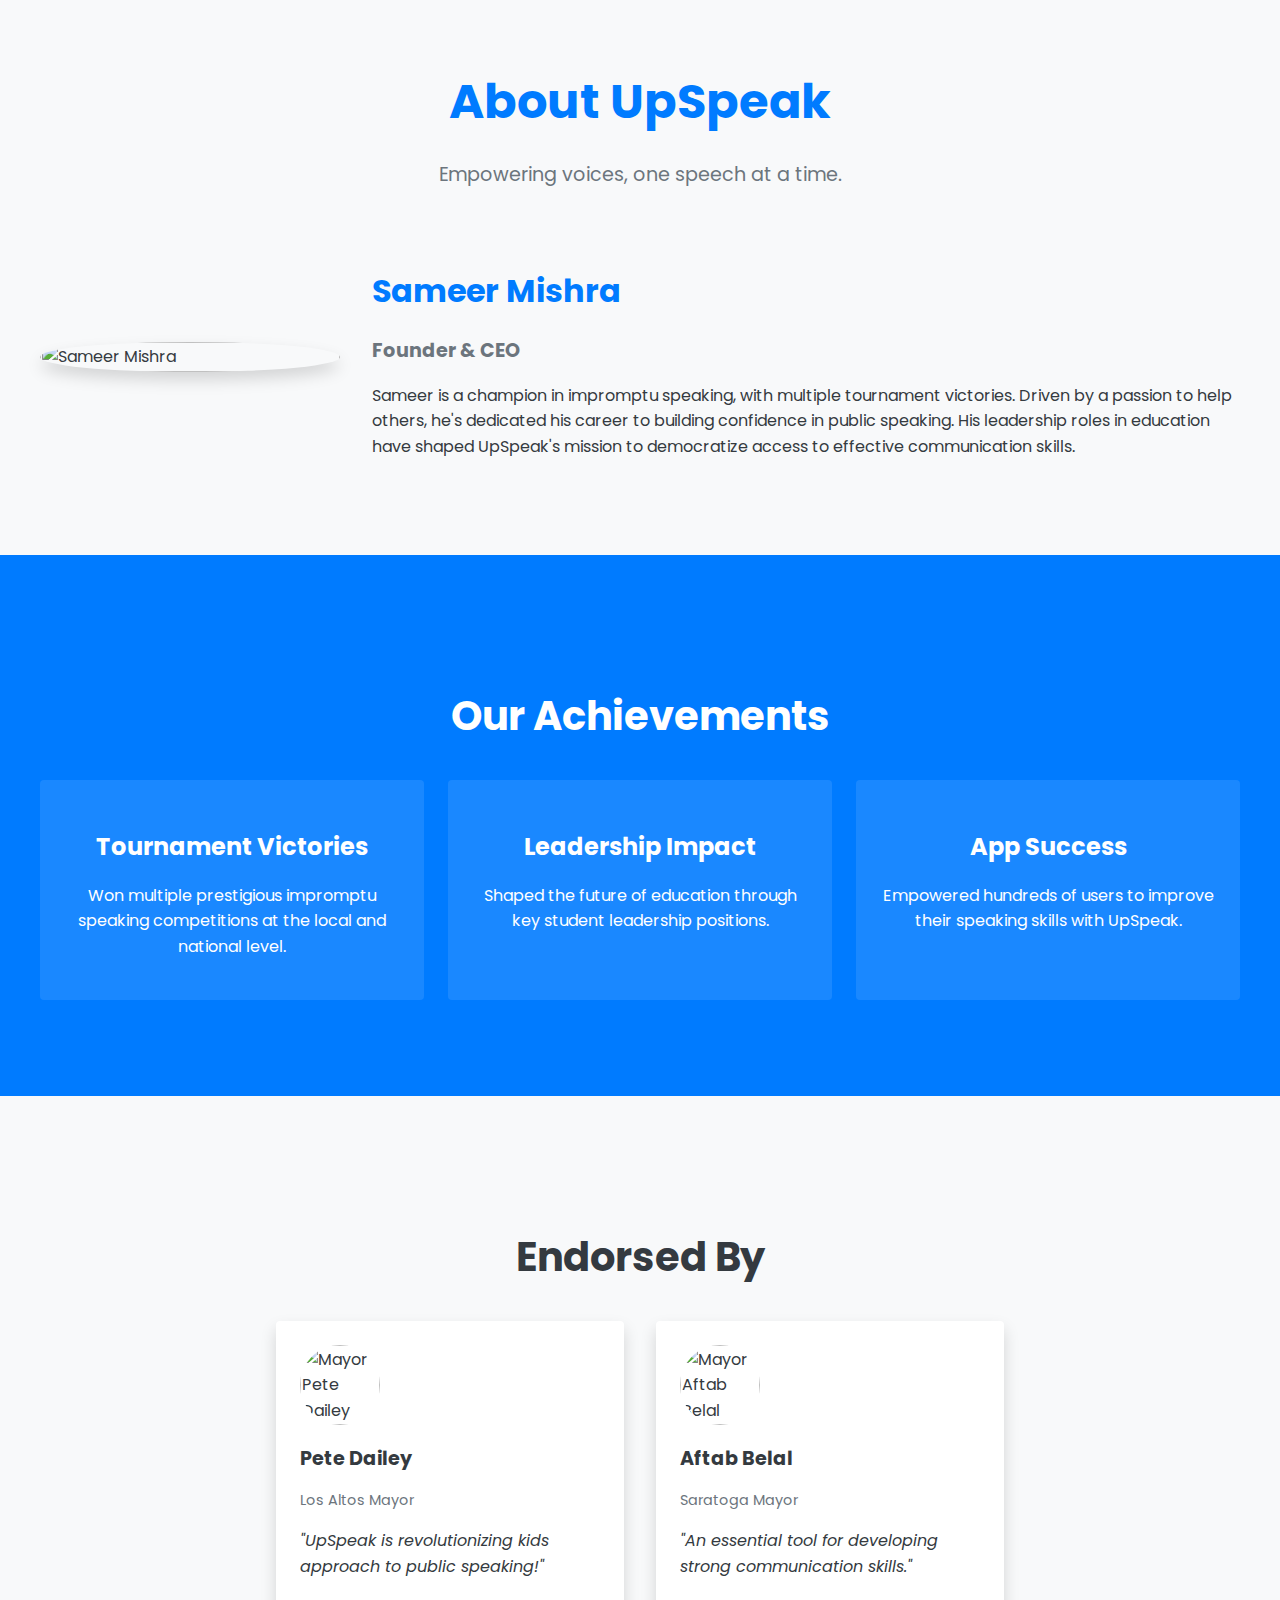
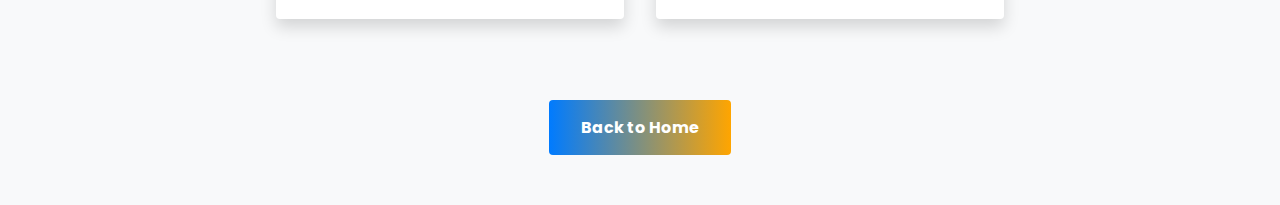
==== about.html @ 934315ed "Create about.html" ====
<html lang="en">
<head>
    <meta charset="UTF-8">
    <meta name="viewport" content="width=device-width, initial-scale=1.0">
    <title>About UpSpeak</title>
    <link href="https://fonts.googleapis.com/css2?family=Poppins:wght@300;400;600;700&display=swap" rel="stylesheet">
    <style>
        :root {
            --primary-color: #007bff;
            --secondary-color: #6c757d;
            --light-bg: #f8f9fa;
            --dark-text: #343a40;
            --box-shadow: 0 0.5rem 1rem rgba(0, 0, 0, 0.15);
            --border-radius: 0.25rem;
             --box-shadow-hover: 0 0.75rem 1.25rem rgba(0, 0, 0, 0.2);
        }

        body {
            font-family: 'Poppins', sans-serif;
            margin: 0;
            padding: 0;
            background-color: var(--light-bg);
            color: var(--dark-text);
            line-height: 1.6;
        }

        .container {
            max-width: 1200px;
            margin: 0 auto;
            padding: 2rem 1rem;
        }

        .page-header {
            text-align: center;
            margin-bottom: 3rem;
        }

        .page-header__title {
            font-size: 3rem;
            color: var(--primary-color);
            margin-bottom: 0.5rem;
        }

        .page-header__subtitle {
            font-size: 1.2rem;
            color: var(--secondary-color);
        }

        .founder {
            display: flex;
            align-items: center;
            margin-bottom: 3rem;
            gap: 2rem;
        }

        .founder__image {
            flex: 0 0 300px;
            border-radius: 50%;
            box-shadow: var(--box-shadow);
            overflow: hidden;
        }

        .founder__image img {
            width: 100%;
            height: auto;
            display: block;
        }

        .founder__info {
            flex: 1;
        }

        .founder__name {
            font-size: 2rem;
            color: var(--primary-color);
            margin-bottom: 0.5rem;
        }

        .founder__title {
            font-size: 1.2rem;
            color: var(--secondary-color);
            margin-bottom: 1rem;
        }

        .founder__bio {
            font-size: 1rem;
        }

        .achievements {
            background-color: var(--primary-color);
            color: white;
            padding: 4rem 0;
            text-align: center;
        }

        .achievements__title {
            font-size: 2.5rem;
            margin-bottom: 2rem;
        }

        .achievements__grid {
            display: grid;
            grid-template-columns: repeat(auto-fit, minmax(250px, 1fr));
            gap: 1.5rem;
        }

        .endorsement {
            transition: transform 0.2s ease-in-out, box-shadow 0.2s ease-in-out;
        }

        .endorsement:hover {
            transform: scale(1.05);
            box-shadow: var(--box-shadow-hover);
        }

        .achievement {
            background-color: rgba(255, 255, 255, 0.1);
            padding: 1.5rem;
            border-radius: var(--border-radius);
        }

        .achievement__title {
            font-size: 1.5rem;
            margin-bottom: 0.5rem;
        }

        .achievement__description {
            font-size: 1rem;
        }

        .endorsements {
            margin: 4rem 0;
            text-align: center;
        }

        .endorsements__title {
            font-size: 2.5rem;
            color: var(--dark-text);
            margin-bottom: 2rem;
        }

        .endorsements__cards {
            display: flex;
            justify-content: center;
            gap: 2rem;
            flex-wrap: wrap;
        }

        .endorsement {
            background-color: white;
            padding: 1.5rem;
            border-radius: var(--border-radius);
            box-shadow: var(--box-shadow);
            max-width: 300px;
            text-align: left;
        }

        .endorsement__image {
            width: 80px;
            height: 80px;
            border-radius: 50%;
            margin-bottom: 1rem;
            overflow: hidden;
        }

        .endorsement__image img {
            width: 100%;
            height: auto;
            display: block;
        }

        .endorsement__name {
            font-size: 1.2rem;
            font-weight: bold;
            margin-bottom: 0.3rem;
        }

        .endorsement__title {
            font-size: 0.9rem;
            color: var(--secondary-color);
            margin-bottom: 0.7rem;
        }

        .endorsement__quote {
            font-size: 1rem;
            font-style: italic;
        }

        @media (max-width: 768px) {
            .founder {
                flex-direction: column;
                text-align: center;
            }

            .founder__image {
                margin-bottom: 1rem;
            }

            .endorsements__cards {
                flex-direction: column;
                align-items: center;
            }
        }
    </style>
</head>
<body>
    <div class="container">
        <header class="page-header">
            <h1 class="page-header__title">About UpSpeak</h1>
            <p class="page-header__subtitle">Empowering voices, one speech at a time.</p>
        </header>

        <section class="founder">
            <div class="founder__image">
                <img src="mishra.jpg" alt="Sameer Mishra">
            </div>
            <div class="founder__info">
                <h2 class="founder__name">Sameer Mishra</h2>
                <h3 class="founder__title">Founder & CEO</h3>
                <p class="founder__bio">Sameer is a champion in impromptu speaking, with multiple tournament victories.  Driven by a passion to help others, he's dedicated his career to building confidence in public speaking.  His leadership roles in education have shaped UpSpeak's mission to democratize access to effective communication skills.</p>
            </div>
        </section>
    </div>

    <section class="achievements">
        <div class="container">
            <h2 class="achievements__title">Our Achievements</h2>
            <div class="achievements__grid">
                <div class="achievement">
                    <h3 class="achievement__title">Tournament Victories</h3>
                    <p class="achievement__description">Won multiple prestigious impromptu speaking competitions at the local and national level.</p>
                </div>
                <div class="achievement">
                    <h3 class="achievement__title">Leadership Impact</h3>
                    <p class="achievement__description">Shaped the future of education through key student leadership positions.</p>
                </div>
                <div class="achievement">
                    <h3 class="achievement__title">App Success</h3>
                    <p class="achievement__description">Empowered hundreds of users to improve their speaking skills with UpSpeak.</p>
                </div>
            </div>
        </div>
    </section>

    <section class="endorsements">
        <div class="container">
            <h2 class="endorsements__title">Endorsed By</h2>
            <div class="endorsements__cards">
                <div class="endorsement">
                    <div class="endorsement__image">
                        <img src="dailey.png" alt="Mayor Pete Dailey">
                    </div>
                    <h3 class="endorsement__name">Pete Dailey</h3>
                    <p class="endorsement__title">Los Altos Mayor</p>
                    <p class="endorsement__quote">"UpSpeak is revolutionizing kids approach to public speaking!"</p>
                </div>
                <div class="endorsement">
                    <div class="endorsement__image">
                        <img src="belal.png" alt="Mayor Aftab Belal">
                    </div>
                    <h3 class="endorsement__name">Aftab Belal</h3>
                    <p class="endorsement__title">Saratoga Mayor</p>
                    <p class="endorsement__quote">"An essential tool for developing strong communication skills."</p>
                </div>
            </div>
        </div>
    </section>

    <div style="text-align: center; margin-top: 2rem; margin-bottom: 4rem;">
        <a href="home.html" style="background: linear-gradient(to right, #007bff, #ffa500); color: white; padding: 1rem 2rem; border-radius: 0.25rem; text-decoration: none; font-weight: bold; transition: background 0.3s ease;">Back to Home</a>
    </div>
</body>
</html>
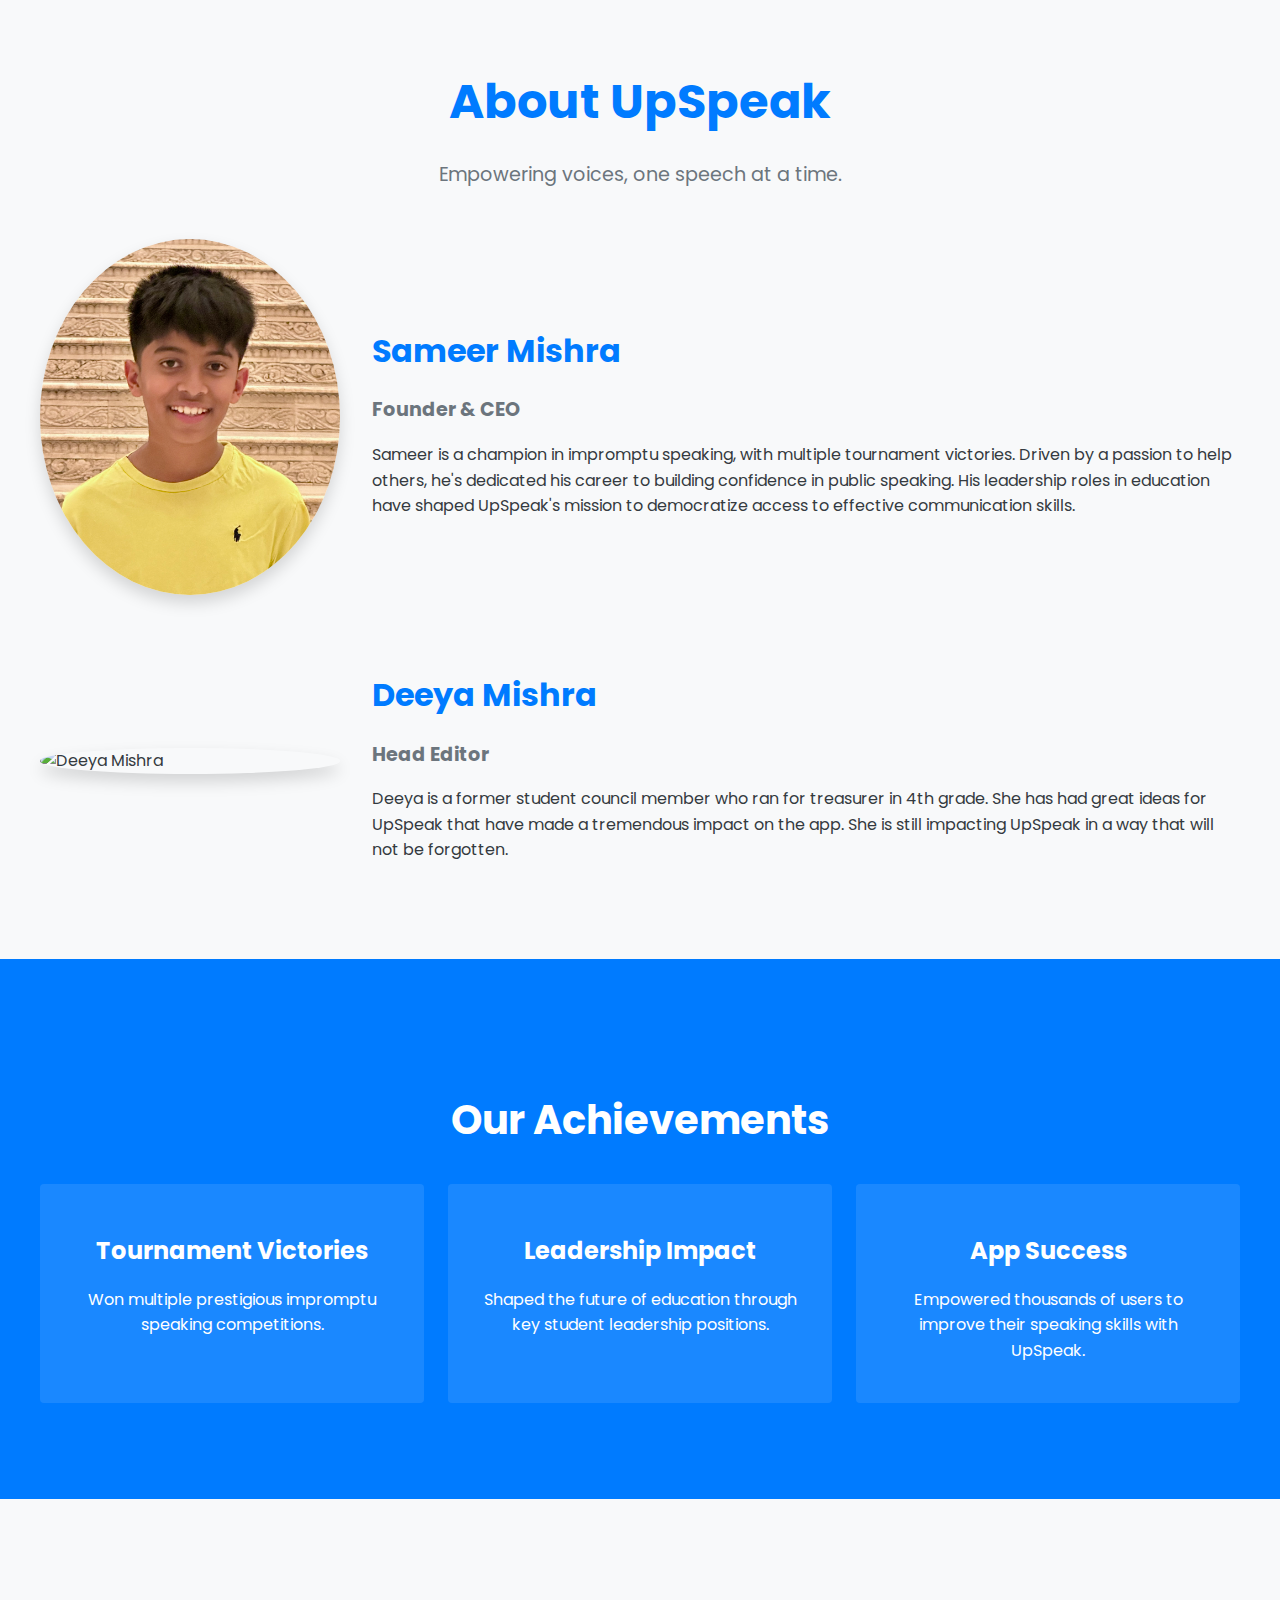
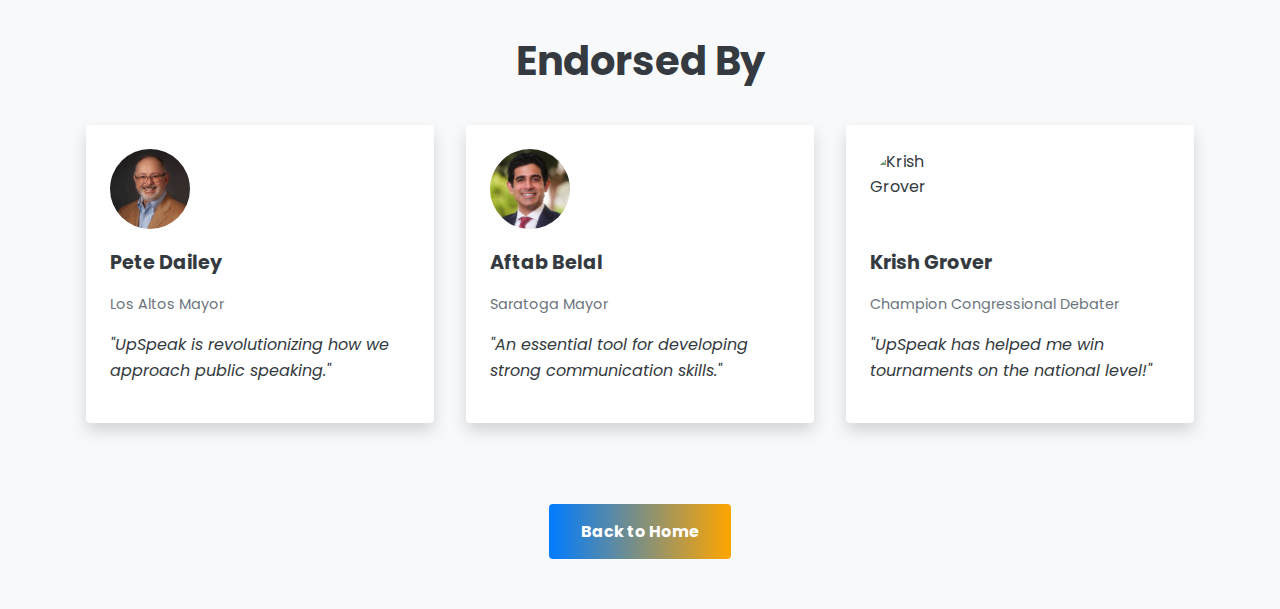
==== commit 356933e4: "Update about.html" ====
--- a/about.html
+++ b/about.html
@@ -1,3 +1,4 @@
+<!DOCTYPE html>
 <html lang="en">
 <head>
     <meta charset="UTF-8">
@@ -12,7 +13,7 @@
             --dark-text: #343a40;
             --box-shadow: 0 0.5rem 1rem rgba(0, 0, 0, 0.15);
             --border-radius: 0.25rem;
-             --box-shadow-hover: 0 0.75rem 1.25rem rgba(0, 0, 0, 0.2);
+            --box-shadow-hover: 0 0.75rem 1.25rem rgba(0, 0, 0, 0.2);
         }
 
         body {
@@ -104,15 +105,6 @@
             gap: 1.5rem;
         }
 
-        .endorsement {
-            transition: transform 0.2s ease-in-out, box-shadow 0.2s ease-in-out;
-        }
-
-        .endorsement:hover {
-            transform: scale(1.05);
-            box-shadow: var(--box-shadow-hover);
-        }
-
         .achievement {
             background-color: rgba(255, 255, 255, 0.1);
             padding: 1.5rem;
@@ -153,6 +145,12 @@
             box-shadow: var(--box-shadow);
             max-width: 300px;
             text-align: left;
+            transition: transform 0.2s ease-in-out, box-shadow 0.2s ease-in-out;
+        }
+
+        .endorsement:hover {
+            transform: scale(1.05);
+            box-shadow: var(--box-shadow-hover);
         }
 
         .endorsement__image {
@@ -217,7 +215,18 @@
             <div class="founder__info">
                 <h2 class="founder__name">Sameer Mishra</h2>
                 <h3 class="founder__title">Founder & CEO</h3>
-                <p class="founder__bio">Sameer is a champion in impromptu speaking, with multiple tournament victories.  Driven by a passion to help others, he's dedicated his career to building confidence in public speaking.  His leadership roles in education have shaped UpSpeak's mission to democratize access to effective communication skills.</p>
+                <p class="founder__bio">Sameer is a champion in impromptu speaking, with multiple tournament victories. Driven by a passion to help others, he's dedicated his career to building confidence in public speaking. His leadership roles in education have shaped UpSpeak's mission to democratize access to effective communication skills.</p>
+            </div>
+        </section>
+
+        <section class="founder">
+            <div class="founder__image">
+                <img src="dmishra.jpg" alt="Deeya Mishra">
+            </div>
+            <div class="founder__info">
+                <h2 class="founder__name">Deeya Mishra</h2>
+                <h3 class="founder__title">Head Editor</h3>
+                <p class="founder__bio">Deeya is a former student council member who ran for treasurer in 4th grade. She has had great ideas for UpSpeak that have made a tremendous impact on the app. She is still impacting UpSpeak in a way that will not be forgotten.</p>
             </div>
         </section>
     </div>
@@ -228,7 +237,7 @@
             <div class="achievements__grid">
                 <div class="achievement">
                     <h3 class="achievement__title">Tournament Victories</h3>
-                    <p class="achievement__description">Won multiple prestigious impromptu speaking competitions at the local and national level.</p>
+                    <p class="achievement__description">Won multiple prestigious impromptu speaking competitions.</p>
                 </div>
                 <div class="achievement">
                     <h3 class="achievement__title">Leadership Impact</h3>
@@ -236,7 +245,7 @@
                 </div>
                 <div class="achievement">
                     <h3 class="achievement__title">App Success</h3>
-                    <p class="achievement__description">Empowered hundreds of users to improve their speaking skills with UpSpeak.</p>
+                    <p class="achievement__description">Empowered thousands of users to improve their speaking skills with UpSpeak.</p>
                 </div>
             </div>
         </div>
@@ -252,7 +261,7 @@
                     </div>
                     <h3 class="endorsement__name">Pete Dailey</h3>
                     <p class="endorsement__title">Los Altos Mayor</p>
-                    <p class="endorsement__quote">"UpSpeak is revolutionizing kids approach to public speaking!"</p>
+                    <p class="endorsement__quote">"UpSpeak is revolutionizing how we approach public speaking."</p>
                 </div>
                 <div class="endorsement">
                     <div class="endorsement__image">
@@ -262,6 +271,14 @@
                     <p class="endorsement__title">Saratoga Mayor</p>
                     <p class="endorsement__quote">"An essential tool for developing strong communication skills."</p>
                 </div>
+                <div class="endorsement">
+                    <div class="endorsement__image">
+                        <img src="grover.jpg" alt="Krish Grover">
+                    </div>
+                    <h3 class="endorsement__name">Krish Grover</h3>
+                    <p class="endorsement__title">Champion Congressional Debater</p>
+                    <p class="endorsement__quote">"UpSpeak has helped me win tournaments on the national level!"</p>
+                </div>
             </div>
         </div>
     </section>
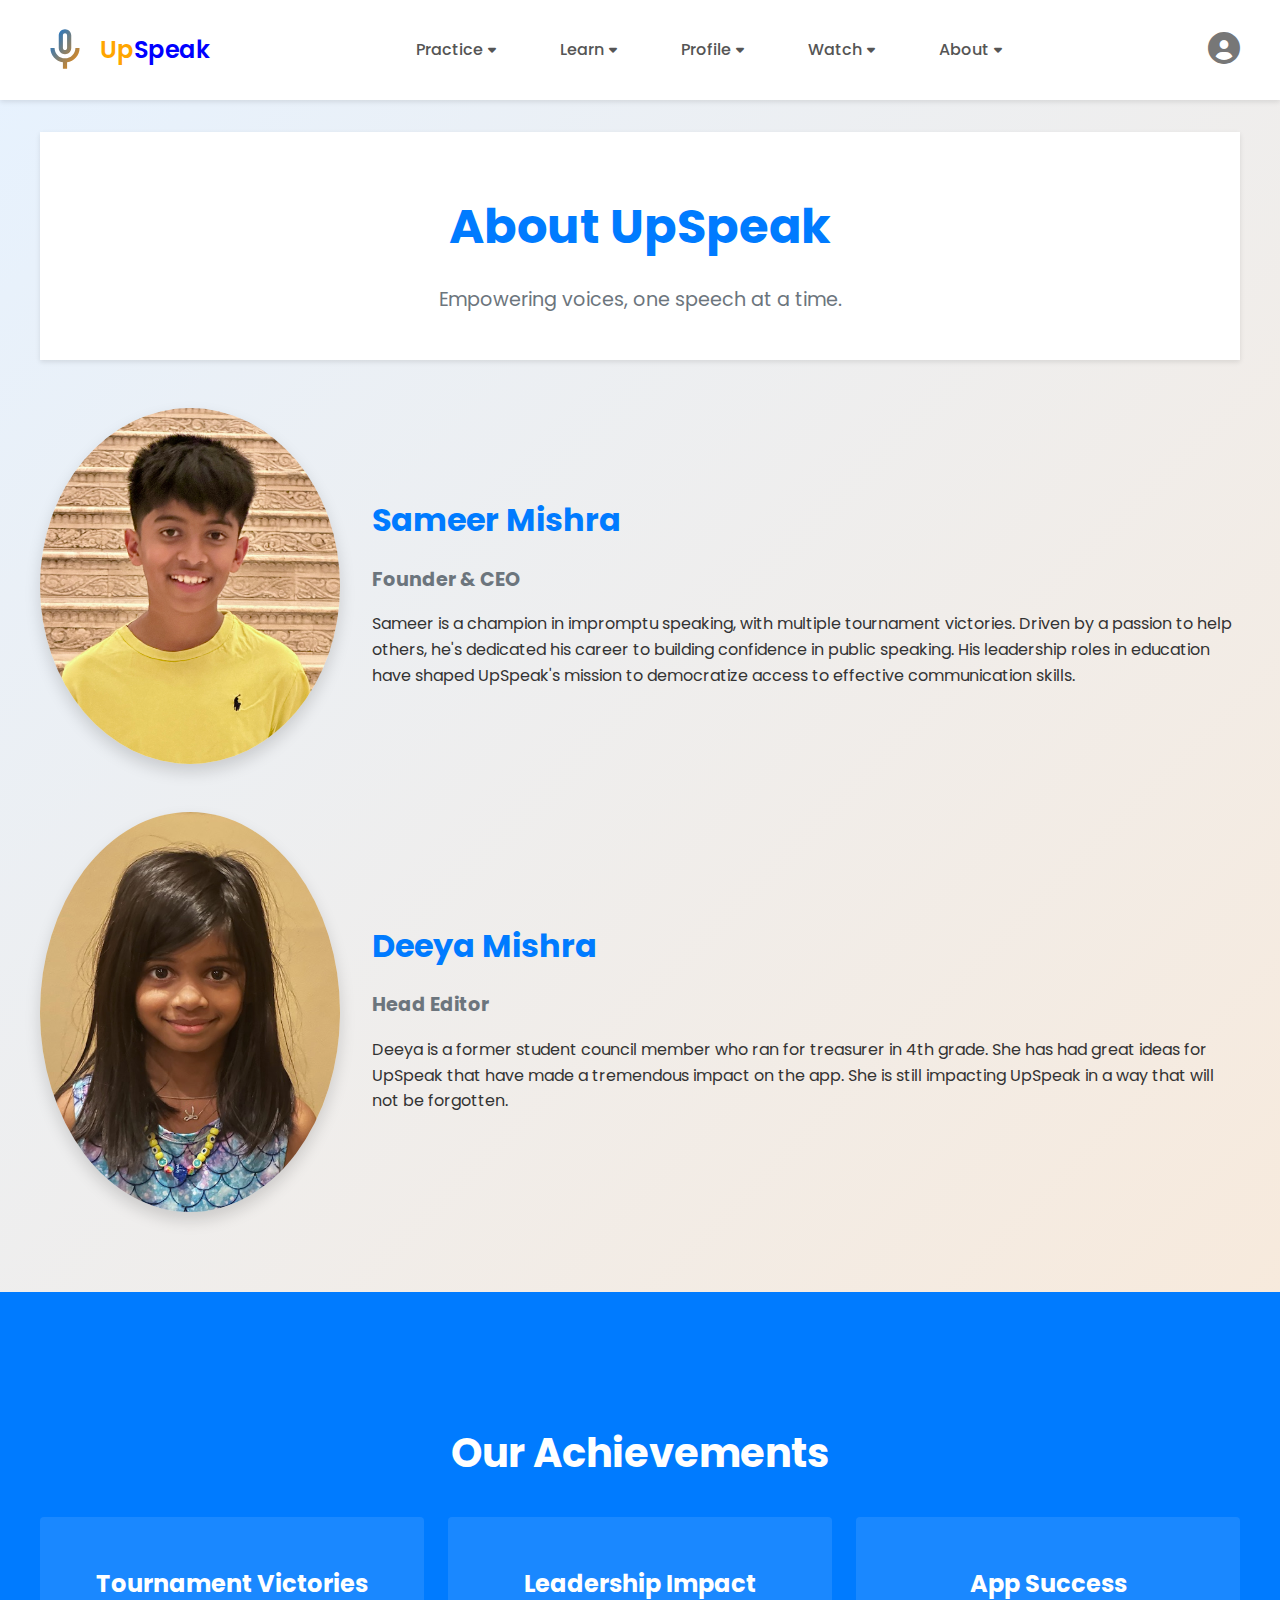
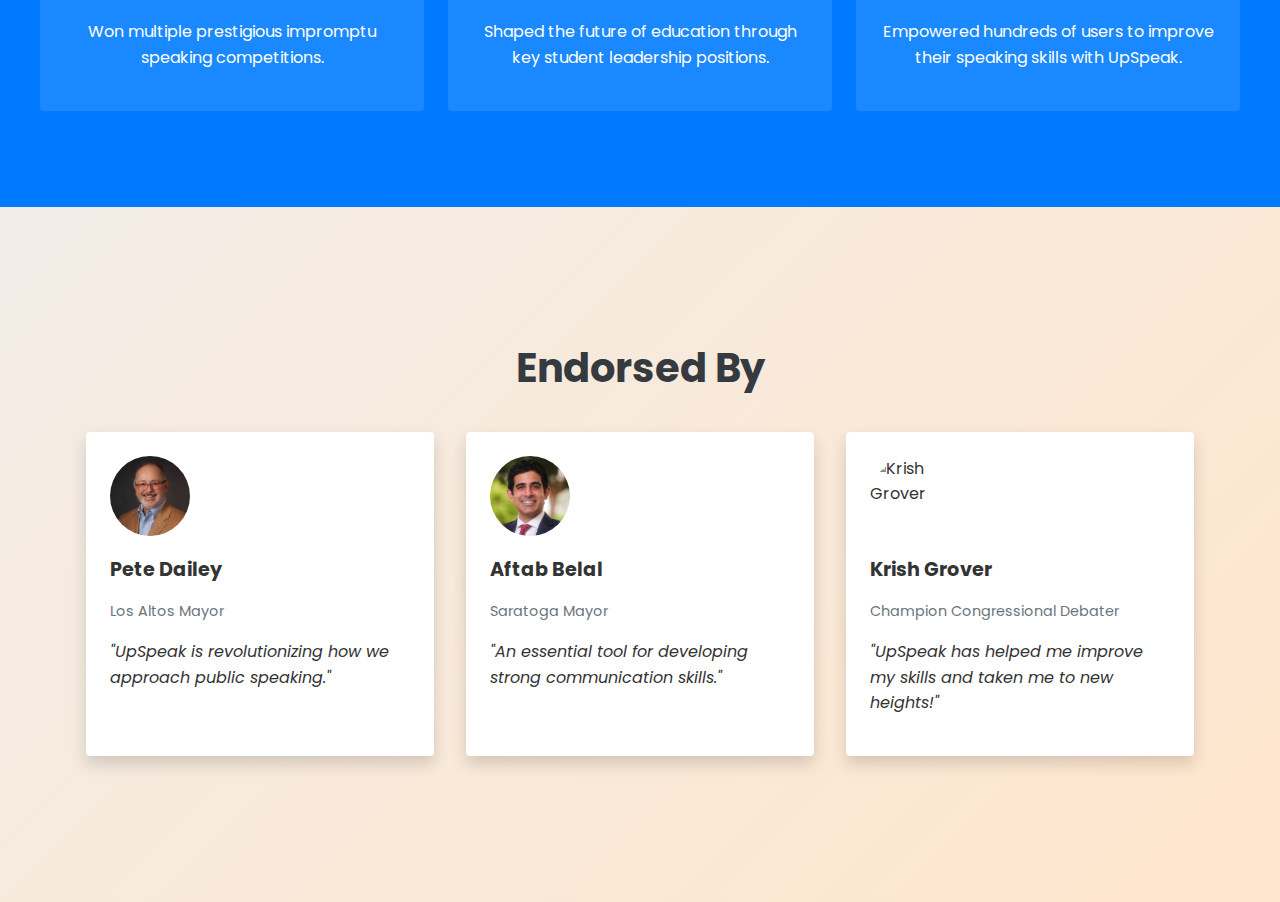
==== commit 4a6fe28c: "Update about.html" ====
--- a/about.html
+++ b/about.html
@@ -200,7 +200,711 @@
             }
         }
     </style>
+<html lang="en">
+
+<head>
+    <meta charset="UTF-8">
+    <meta name="viewport" content="width=device-width, initial-scale=1.0">
+    <title>UpSpeak Learn</title>
+    <link rel="icon" href="favicon.ico" type="image/x-icon">
+    <link rel="stylesheet"
+        href="https://fonts.googleapis.com/css2?family=Poppins:wght@300;400;500;600;700&display=swap">
+    <link rel="stylesheet" href="https://cdnjs.cloudflare.com/ajax/libs/font-awesome/6.0.0/css/all.min.css">
+    <style>
+        /* General Body Styles - App Ready */
+        body {
+            font-family: 'Poppins', sans-serif;
+            margin: 0;
+            padding: 0;
+            box-sizing: border-box;
+            background: #f5f7fa;
+            color: #333;
+            overflow-x: hidden;
+            min-height: 100vh;
+            -webkit-font-smoothing: antialiased;
+            -moz-osx-font-smoothing: grayscale;
+        }
+
+        /* Header Styles - Clean and Modern */
+        header {
+            background-color: #fff;
+            padding: 15px 0;
+            box-shadow: 0 1px 3px rgba(0, 0, 0, 0.1);
+            position: sticky;
+            top: 0;
+            z-index: 100;
+        }
+
+        .navbar {
+            display: flex;
+            justify-content: space-between;
+            align-items: center;
+            max-width: 1200px;
+            margin: 0 auto;
+            padding: 0 20px;
+        }
+
+        .logo {
+            font-size: 1.3rem;
+            font-weight: 600;
+            color: #333;
+            display: flex;
+            align-items: center;
+            cursor: pointer;
+        }
+
+        .logo .microphone-icon {
+            width: 40px;
+            height: 40px;
+            margin-right: 8px;
+        }
+
+        .logo .upspeak-up {
+            color: #007bff;
+        }
+
+        .logo .upspeak-speak {
+            color: #6c757d;
+        }
+
+        .nav-menu {
+            list-style: none;
+            display: flex;
+            padding: 0;
+            margin: 0;
+        }
+
+        .nav-menu li {
+            margin: 0 15px;
+            position: relative;
+        }
+
+        .nav-menu > li > a {
+            color: #555;
+            font-weight: 500;
+            transition: color 0.3s ease;
+            text-decoration: none;
+            display: flex;
+            align-items: center;
+            padding: 8px 12px;
+            border-radius: 5px;
+        }
+
+        .nav-menu > li > a:hover {
+            color: #007bff;
+            background-color: rgba(0, 123, 255, 0.05);
+        }
+
+        .nav-menu .carrot {
+            margin-left: 5px;
+            font-size: 0.8em;
+        }
+
+        .dropdown-content {
+            display: none;
+            position: absolute;
+            background-color: #fff;
+            min-width: 160px;
+            box-shadow: 0px 8px 16px 0px rgba(0, 0, 0, 0.1);
+            padding: 10px 0;
+            z-index: 1;
+            top: 100%;
+            left: 50%;
+            transform: translateX(-50%);
+            text-align: center;
+            border-radius: 5px;
+        }
+
+        .dropdown-content a {
+            color: #333;
+            padding: 8px 16px;
+            text-decoration: none;
+            display: block;
+            transition: background-color 0.3s ease;
+        }
+
+        .dropdown-content a:hover {
+            background-color: #f0f0f0;
+        }
+
+        .nav-menu li:hover .dropdown-content {
+            display: block;
+        }
+
+        .profile-icon {
+            font-size: 1.8rem;
+            color: #777;
+        }
+
+        /* Main Content Styles - App Ready */
+        .watch-container {
+            max-width: 1200px;
+            margin: 20px auto;
+            padding: 20px;
+            position: relative;
+            overflow: hidden;
+            border-radius: 12px;
+            box-shadow: 0 4px 12px rgba(0, 0, 0, 0.08);
+            background-color: #fff;
+            display: flex;
+            flex-direction: column;
+            align-items: center;
+            justify-content: flex-start; /* Move content to the top */
+        }
+
+        /* Section Styles - Consistent Padding */
+        .section {
+            display: none;
+            opacity: 0;
+            transition: opacity 0.3s ease-in-out;
+            padding: 20px;
+            width: 100%;
+            display: flex;
+            flex-direction: column;
+            align-items: center;
+            justify-content: flex-start; /* Move content to the top */
+        }
+
+        .section.active {
+            display: flex;
+            opacity: 1;
+        }
+
+        /* Home Section Styles */
+        .watch-content {
+            text-align: center;
+            padding: 30px;
+            display: flex;
+            flex-direction: column;
+            align-items: center;
+            justify-content: flex-start; /* Move content to the top */
+        }
+
+        .watch-content h2 {
+            font-size: 2.5em;
+            color: #333;
+            margin-bottom: 20px;
+            text-shadow: 1px 1px 2px rgba(0, 0, 0, 0.05);
+        }
+
+        .watch-button {
+            display: inline-block;
+            padding: 12px 30px;
+            font-size: 1.1em;
+            text-decoration: none;
+            background-color: #007bff;
+            color: #fff;
+            border-radius: 8px;
+            margin: 10px;
+            transition: background-color 0.3s ease, transform 0.3s ease;
+            box-shadow: 0 2px 5px rgba(0, 0, 0, 0.1);
+        }
+
+        .watch-button:hover {
+            background-color: #0056b3;
+            transform: translateY(-2px);
+            box-shadow: 0 4px 8px rgba(0, 0, 0, 0.15);
+        }
+
+        /* List Styles */
+        .speeches-list {
+            list-style: none;
+            padding: 0;
+            width: 100%;
+        }
+
+        .speeches-list li {
+            margin-bottom: 15px;
+        }
+
+        .speeches-list a {
+            display: block;
+            padding: 12px;
+            background-color: #f8f9fa;
+            color: #333;
+            text-decoration: none;
+            border-radius: 8px;
+            transition: background-color 0.3s ease, transform 0.3s ease;
+            box-shadow: 0 1px 3px rgba(0, 0, 0, 0.05);
+        }
+
+        .speeches-list a:hover {
+            background-color: #e9ecef;
+            transform: translateX(3px);
+        }
+
+        .speech-description {
+            font-size: 0.9em;
+            color: #777;
+            margin-top: 5px;
+        }
+
+        /* Video Styles */
+        #videos-container {
+            display: flex;
+            flex-direction: column;
+            align-items: center;
+            width: 100%;
+            text-align: center;
+            justify-content: flex-start; /* Move content to the top */
+        }
+
+        #videos-container h2 {
+            text-align: center;
+        }
+
+        .video-item {
+            margin-bottom: 20px;
+            width: 100%;
+            max-width: 560px;
+        }
+
+        .video-item iframe {
+            width: 100%;
+            height: 315px;
+            border-radius: 10px;
+            box-shadow: 0 2px 6px rgba(0, 0, 0, 0.1);
+        }
+
+        /* Drills Styling */
+        #drills-container {
+            display: flex;
+            flex-direction: column;
+            align-items: center;
+            width: 100%;
+            text-align: center;
+            justify-content: flex-start; /* Move content to the top */
+        }
+
+        #drills-container h2 {
+            text-align: center;
+        }
+
+        .tongue-twister {
+            background-color: #f9f9f9;
+            padding: 15px;
+            margin-bottom: 15px;
+            border-radius: 12px;
+            box-shadow: 0 3px 7px rgba(0, 0, 0, 0.1);
+            width: 100%;
+        }
+
+        /* Puzzles Styling */
+        #quiz-container {
+            display: flex;
+            flex-direction: column;
+            align-items: center;
+            width: 100%;
+            text-align: center;
+            justify-content: flex-start; /* Move content to the top */
+        }
+
+        #quiz-container h2 {
+            text-align: center;
+        }
+
+        .question {
+            font-size: 1.4em;
+            color: #555;
+            margin-bottom: 15px;
+            text-align: center;
+        }
+
+        .options {
+            margin-bottom: 20px;
+            width: 100%;
+        }
+
+        .options label {
+            display: block;
+            padding: 12px 20px;
+            margin-bottom: 10px;
+            background-color: #fff;
+            border-radius: 8px;
+            border: 1px solid #ddd;
+            cursor: pointer;
+            transition: all 0.3s ease;
+        }
+
+        .options label:hover {
+            background-color: #f0f0f0;
+            border-color: #bbb;
+        }
+
+        .options input[type="radio"] {
+            margin-right: 8px;
+            vertical-align: middle;
+        }
+
+        #submit-quiz {
+            padding: 12px 25px;
+            font-size: 1em;
+            background-color: #5cb85c;
+            color: white;
+            border: none;
+            border-radius: 8px;
+            cursor: pointer;
+            transition: background-color 0.3s ease;
+        }
+
+        #submit-quiz:hover {
+            background-color: #4cae4c;
+        }
+
+        #result-container {
+            margin-top: 20px;
+            font-weight: bold;
+            color: #333;
+            text-align: center;
+        }
+        body {
+            font-family: 'Poppins', sans-serif;
+            margin: 0;
+            padding: 0;
+            box-sizing: border-box;
+            background: linear-gradient(135deg, #e6f2ff, #ffe6cc);
+            color: #333;
+            overflow-x: hidden;
+            /* Prevent horizontal scroll */
+            min-height: 100vh;
+        }
+
+        header {
+            background-color: #fff;
+            padding: 25px 0;
+            box-shadow: 0 2px 5px rgba(0, 0, 0, 0.1);
+            position: relative;
+            z-index: 100;
+            /* Ensure header stays on top */
+        }
+
+        .navbar {
+            display: flex;
+            justify-content: space-between;
+            align-items: center;
+            max-width: 1200px;
+            margin: 0 auto;
+            padding: 0 20px;
+        }
+
+        .logo {
+            font-size: 1.5rem;
+            font-weight: 600;
+            color: #333;
+            display: flex;
+            align-items: center;
+            cursor: pointer;
+            /* Make it clickable */
+        }
+
+        .logo .microphone-icon {
+            width: 50px;
+            height: 50px;
+            margin-right: 10px;
+        }
+
+        .logo .upspeak-up {
+            color: orange;
+        }
+
+        .logo .upspeak-speak {
+            color: blue;
+        }
+
+        .nav-menu {
+            list-style: none;
+            display: flex;
+            justify-content: center;
+            align-items: center;
+            padding: 0;
+            margin: 0;
+        }
+
+        .nav-menu li {
+            margin: 0 20px;
+            position: relative;
+        }
+
+        .nav-menu>li>a {
+            color: #555;
+            font-weight: 500;
+            transition: color 0.3s ease;
+            display: flex;
+            align-items: center;
+            text-decoration: none;
+        }
+
+        .nav-menu>li>a:hover {
+            color: #007bff;
+        }
+
+        .nav-menu .carrot {
+            margin-left: 5px;
+            font-size: 0.8em;
+        }
+
+        .dropdown-content {
+            display: none;
+            position: absolute;
+            background-color: #f9f9f9;
+            min-width: 160px;
+            box-shadow: 0px 8px 16px 0px rgba(0, 0, 0, 0.2);
+            padding: 12px 16px;
+            z-index: 1;
+            top: 100%;
+            left: 50%;
+            transform: translateX(-50%);
+            text-align: center;
+            border-radius: 5px;
+        }
+
+        .dropdown-content a {
+            color: #333;
+            padding: 8px 0;
+            text-decoration: none;
+            display: block;
+            transition: background-color 0.3s ease;
+        }
+
+        .dropdown-content a:hover {
+            background-color: #ddd;
+        }
+
+        .nav-menu li:hover .dropdown-content {
+            display: block;
+        }
+
+        .profile-icon {
+            font-size: 2rem;
+            color: #777;
+        }
+
+        /* Main Content Styles */
+        .watch-container {
+            max-width: 1200px;
+            margin: 20px auto;
+            padding: 20px;
+            position: relative;
+            /* For positioning the animated background */
+            overflow: hidden;
+            /* Clip the animated background */
+            border-radius: 15px;
+            /* Optional: round the corners of the container */
+            box-shadow: 0 4px 12px rgba(0, 0, 0, 0.1);
+            background-color: rgba(255, 255, 255, 0.85);
+            /* Add a semi-transparent background */
+            backdrop-filter: blur(10px);
+            /* Apply a blur effect to the background */
+        }
+
+        /* Animated Background (Example: Bubbles) */
+        .watch-container::before {
+            content: '';
+            position: absolute;
+            top: 0;
+            left: 0;
+            width: 100%;
+            height: 100%;
+            background: url('data:image/svg+xml;utf8,<svg xmlns="http://www.w3.org/2000/svg" width="100" height="100"><circle cx="50" cy="50" r="15" fill="rgba(0,118,191, 0.3)" /></svg>');
+            /* Change to your bubble image */
+            animation: bubbles 15s linear infinite;
+            z-index: -1;
+            /* Place behind the content */
+        }
+
+        @keyframes bubbles {
+            0% {
+                background-position: 0 0;
+            }
+
+            100% {
+                background-position: 100% 100%;
+            }
+        }
+
+        .section {
+            display: none;
+            opacity: 0;
+            transition: opacity 0.5s ease-in-out;
+            /* Smooth transition */
+        }
+
+        .section.active {
+            display: block;
+            opacity: 1;
+        }
+
+        .watch-content {
+            text-align: center;
+            padding: 30px;
+        }
+
+        .watch-content h2 {
+            font-size: 3em;
+            color: #333;
+            margin-bottom: 20px;
+            text-shadow: 2px 2px 4px rgba(0, 0, 0, 0.1);
+            /* Subtle shadow */
+        }
+
+        .watch-button {
+            display: inline-block;
+            padding: 15px 35px;
+            font-size: 1.3em;
+            text-decoration: none;
+            background-color: #007bff;
+            /* Blue color */
+            color: #fff;
+            border-radius: 8px;
+            margin: 15px;
+            transition: background-color 0.3s ease, transform 0.3s ease;
+            box-shadow: 0 4px 6px rgba(0, 0, 0, 0.1);
+        }
+
+        .watch-button:hover {
+            background-color: #0056b3;
+            /* Darker blue on hover */
+            transform: translateY(-3px);
+            /* Slight lift effect */
+            box-shadow: 0 6px 8px rgba(0, 0, 0, 0.15);
+        }
+
+        .speeches-list {
+            list-style: none;
+            padding: 0;
+        }
+
+        .speeches-list li {
+            margin-bottom: 20px;
+        }
+
+        .speeches-list a {
+            display: block;
+            padding: 15px;
+            background-color: #f0f0f0;
+            color: #333;
+            text-decoration: none;
+            border-radius: 8px;
+            transition: background-color 0.3s ease, transform 0.3s ease;
+            box-shadow: 0 2px 4px rgba(0, 0, 0, 0.08);
+            /* Subtle shadow */
+        }
+
+        .speeches-list a:hover {
+            background-color: #ddd;
+            transform: translateX(5px);
+            /* Slight slide effect */
+        }
+
+        .speech-description {
+            font-size: 1em;
+            color: #777;
+            margin-top: 8px;
+        }
+
+        /* Add some spacing to the bottom */
+        body::after {
+            content: '';
+            display: block;
+            height: 50px;
+            /* Adjust the height as needed */
+        }
+
+        /* Styles for Videos, Drills, Puzzles */
+        #videos-container,
+        #drills-container,
+        #quiz-container {
+            display: none;
+            text-align: left;
+        }
+
+        .video-item {
+            margin-bottom: 20px;
+        }
+
+        .video-item iframe {
+            width: 100%;
+            max-width: 560px;
+            height: 315px;
+        }
+
+        .tongue-twister {
+            background-color: #f0f0f0;
+            padding: 15px;
+            margin-bottom: 15px;
+            border-radius: 8px;
+        }
+
+        .question {
+            font-size: 1.2em;
+            margin-bottom: 10px;
+        }
+
+        .options label {
+            display: block;
+            margin-bottom: 8px;
+        }
+    </style>
 </head>
+
+<body>
+    <header>
+        <nav class="navbar">
+            <div class="logo" onclick="goToHome()">
+                <svg class="microphone-icon" xmlns="http://www.w3.org/2000/svg" viewBox="0 0 24 24">
+                    <defs>
+                        <linearGradient id="microphone-gradient" x1="0%" y1="0%" x2="100%" y2="100%">
+                            <stop offset="0%" style="stop-color:#0073e6;stop-opacity:1" />
+                            <stop offset="100%" style="stop-color:#ff8c00;stop-opacity:1" />
+                        </linearGradient>
+                    </defs>
+                    <path fill="url(#microphone-gradient)"
+                        d="M12 14c1.66 0 3-1.34 3-3V5c0-1.66-1.34-3-3-3S9 3.34 9 5v6c0 1.66 1.34 3 3 3zm-1-9c0-.55.45-1 1-1s1 .45 1 1v6c0 .55-.45 1-1 1s-1-.45-1-1V5zm6 6c0 2.76-2.24 5-5 5s-5-2.24-5-5H5c0 3.53 2.61 6.43 6 6.92V21h2v-3.08c3.39-.49 6-3.39 6-6.92h-2z" />
+                </svg>
+                <span class="upspeak-up">Up</span><span class="upspeak-speak">Speak</span>
+            </div>
+
+            <ul class="nav-menu">
+                <li>
+                    <a href="evaluation.html">Practice <i class="fas fa-caret-down carrot"></i></a>
+                    <div class="dropdown-content">
+                        <a href="evaluation.html">Recording Studio</a>
+                    </div>
+                </li>
+                <li>
+                    <a href="learn.html">Learn <i class="fas fa-caret-down carrot"></i></a>
+                    <div class="dropdown-content">
+                        <a href="learn.html">Videos</a>
+                        <a href="learn.html">Puzzles</a>
+                        <a href="learn.html">Drills</a>
+                    </div>
+                <li>
+                    <a href="profile.html">Profile <i class="fas fa-caret-down carrot"></i></a>
+                    <div class="dropdown-content">
+                        <a href="profile.html">Personality</a>
+                        <a href="profile.html">Badges</a>
+                        <a href="profile.html">Quests</a>
+                    </div>
+                </li>
+                <li>
+                    <a href="watch.html">Watch <i class="fas fa-caret-down carrot"></i></a>
+                    <div class="dropdown-content">
+                        <a href="watch.html">Speech Archive</a>
+                        <a href="watch.html">Famous Speeches</a>
+                    </div>
+                </li>
+                <li>
+                    <a href="about.html">About <i class="fas fa-caret-down carrot"></i></a>
+                    <div class="dropdown-content">
+                        <a href="about.html">UpSpeak Credentials</a>
+                    </div>
+                </li>
+            </ul>
+
+            <a href="user.html"><i class="fas fa-user-circle profile-icon"></i></a>
+        </nav>
+    </header>
+    
 <body>
     <div class="container">
         <header class="page-header">
@@ -245,7 +949,7 @@
                 </div>
                 <div class="achievement">
                     <h3 class="achievement__title">App Success</h3>
-                    <p class="achievement__description">Empowered thousands of users to improve their speaking skills with UpSpeak.</p>
+                    <p class="achievement__description">Empowered hundreds of users to improve their speaking skills with UpSpeak.</p>
                 </div>
             </div>
         </div>
@@ -277,14 +981,12 @@
                     </div>
                     <h3 class="endorsement__name">Krish Grover</h3>
                     <p class="endorsement__title">Champion Congressional Debater</p>
-                    <p class="endorsement__quote">"UpSpeak has helped me win tournaments on the national level!"</p>
+                    <p class="endorsement__quote">"UpSpeak has helped me improve my skills and taken me to new heights!"</p>
                 </div>
             </div>
         </div>
     </section>
 
-    <div style="text-align: center; margin-top: 2rem; margin-bottom: 4rem;">
-        <a href="home.html" style="background: linear-gradient(to right, #007bff, #ffa500); color: white; padding: 1rem 2rem; border-radius: 0.25rem; text-decoration: none; font-weight: bold; transition: background 0.3s ease;">Back to Home</a>
     </div>
 </body>
 </html>
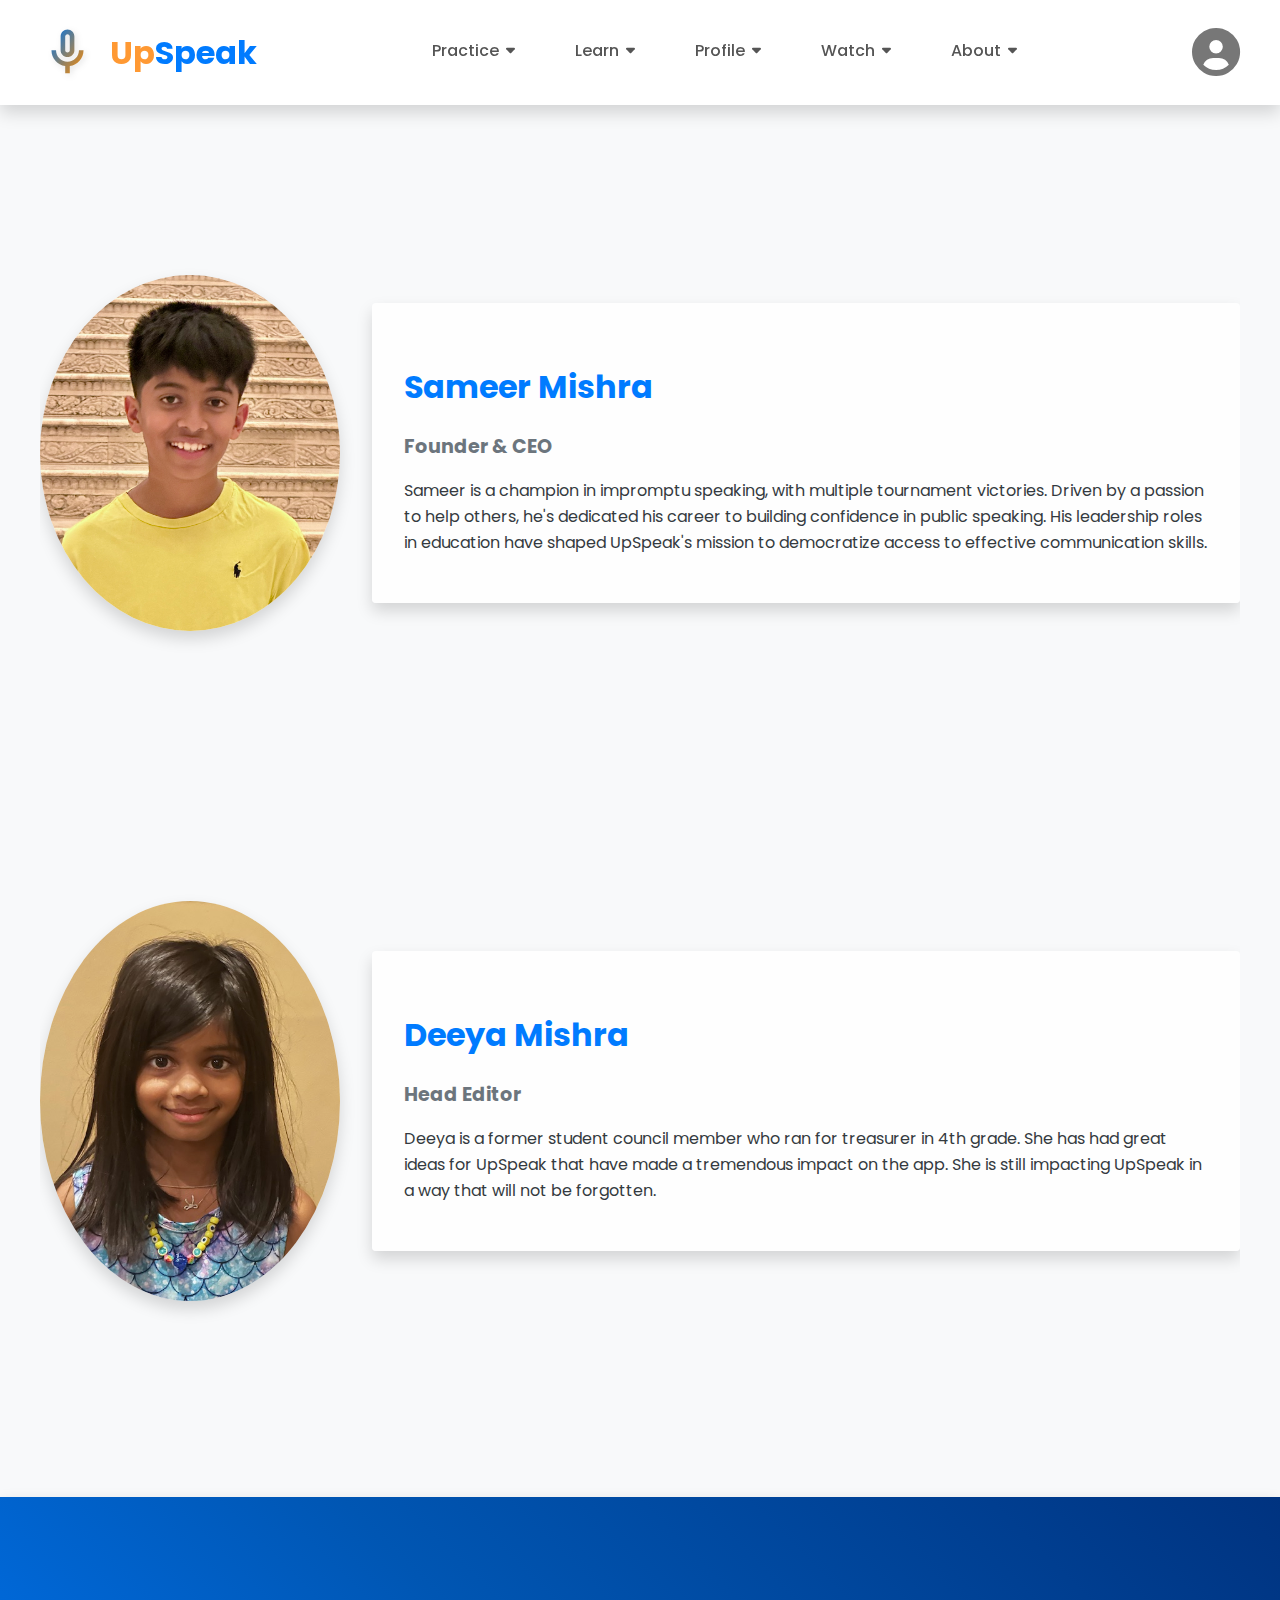
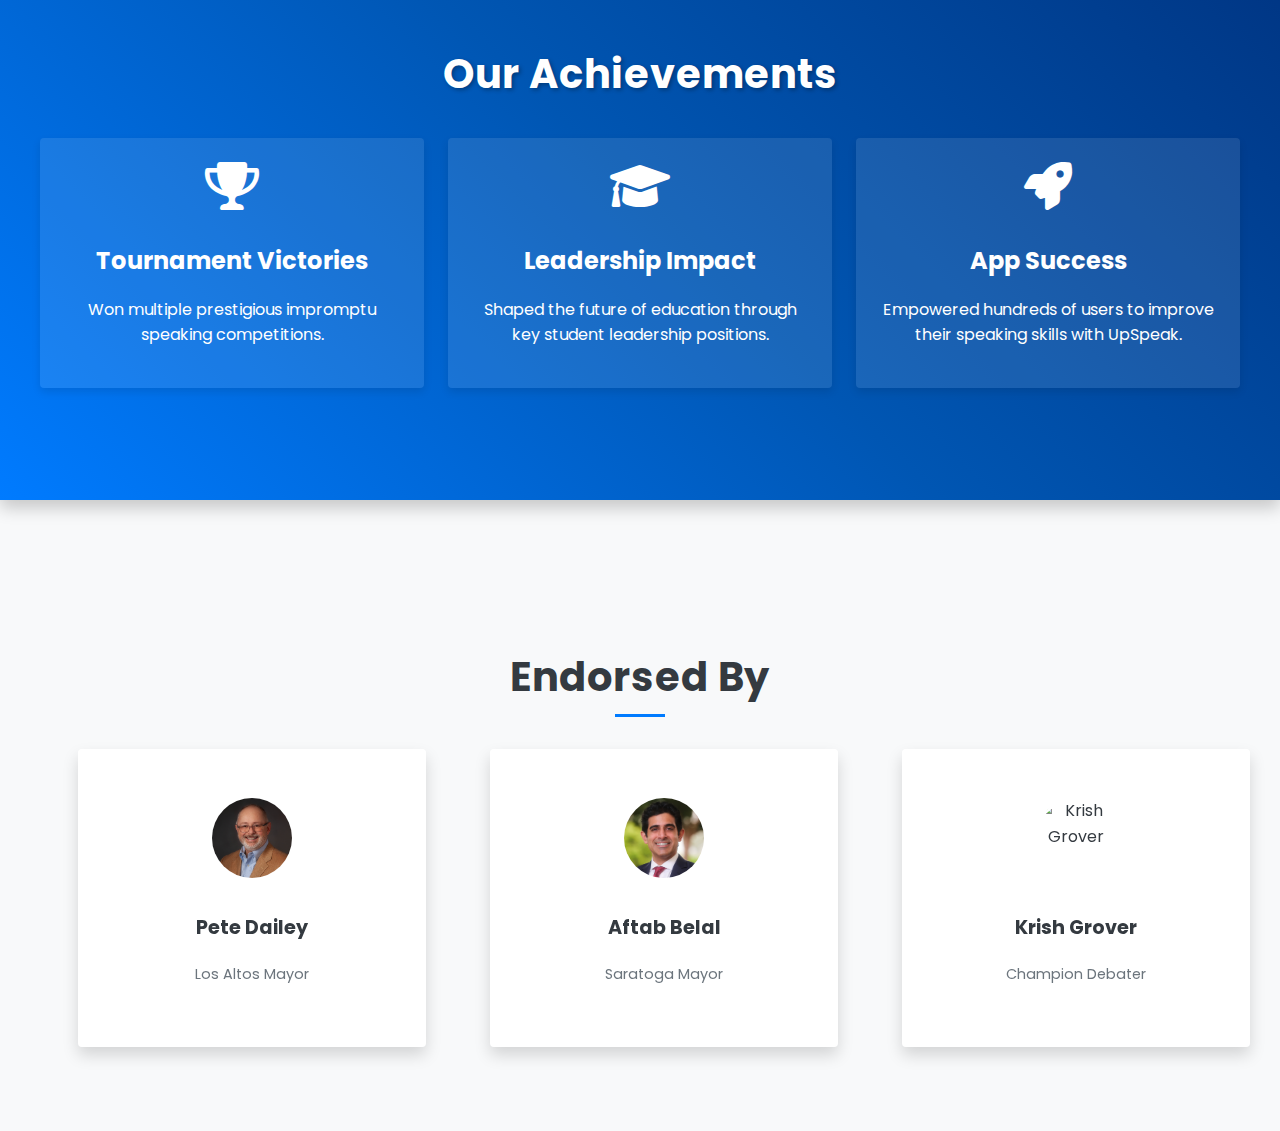
==== commit 7cac8fee: "Update about.html" ====
--- a/about.html
+++ b/about.html
@@ -1,11 +1,14 @@
 <!DOCTYPE html>
 <html lang="en">
+
 <head>
     <meta charset="UTF-8">
     <meta name="viewport" content="width=device-width, initial-scale=1.0">
     <title>About UpSpeak</title>
     <link href="https://fonts.googleapis.com/css2?family=Poppins:wght@300;400;600;700&display=swap" rel="stylesheet">
+    <link rel="stylesheet" href="https://cdnjs.cloudflare.com/ajax/libs/font-awesome/6.0.0/css/all.min.css">
     <style>
+        /* General Styles */
         :root {
             --primary-color: #007bff;
             --secondary-color: #6c757d;
@@ -14,6 +17,9 @@
             --box-shadow: 0 0.5rem 1rem rgba(0, 0, 0, 0.15);
             --border-radius: 0.25rem;
             --box-shadow-hover: 0 0.75rem 1.25rem rgba(0, 0, 0, 0.2);
+            --transition-speed: 0.3s;
+            --text-color: #333;
+            /* Set a default text color */
         }
 
         body {
@@ -23,35 +29,51 @@
             background-color: var(--light-bg);
             color: var(--dark-text);
             line-height: 1.6;
+            overflow-x: hidden;
+            /* Prevent horizontal scroll */
         }
 
         .container {
             max-width: 1200px;
             margin: 0 auto;
-            padding: 2rem 1rem;
-        }
-
+            padding: 3rem 1rem;
+            /* Reduced padding */
+        }
+
+        /* Ensure the page-header is REMOVED */
         .page-header {
-            text-align: center;
-            margin-bottom: 3rem;
-        }
-
-        .page-header__title {
-            font-size: 3rem;
-            color: var(--primary-color);
-            margin-bottom: 0.5rem;
-        }
-
-        .page-header__subtitle {
-            font-size: 1.2rem;
-            color: var(--secondary-color);
-        }
-
+            display: none;
+        }
+
+        /* Parallax Section Styles */
         .founder {
             display: flex;
             align-items: center;
             margin-bottom: 3rem;
             gap: 2rem;
+            position: relative;
+            overflow: hidden;
+            height: 500px;
+            /* Set a fixed height */
+            padding-top: 50px;
+            padding-bottom: 50px;
+        }
+
+        .founder::before {
+            content: "";
+            position: absolute;
+            top: 0;
+            left: 0;
+            width: 100%;
+            height: 100%;
+            background-image: url('background.jpg');
+            /* Replace with your image */
+            background-size: cover;
+            background-position: center;
+            z-index: -1;
+            transform: scale(1.1);
+            /* Slight zoom for effect */
+            filter: blur(5px);
         }
 
         .founder__image {
@@ -59,16 +81,36 @@
             border-radius: 50%;
             box-shadow: var(--box-shadow);
             overflow: hidden;
+            transition: transform var(--transition-speed) ease-in-out;
+            position: relative;
+            /* Required for parallax effect */
+            top: 0;
+            /* Initial position */
+        }
+
+        .founder__image:hover {
+            transform: scale(1.05);
         }
 
         .founder__image img {
             width: 100%;
             height: auto;
             display: block;
+            object-fit: cover;
+            /* Make the image fill the container */
         }
 
         .founder__info {
             flex: 1;
+            background-color: rgba(255, 255, 255, 0.8);
+            /* Semi-transparent background */
+            padding: 2rem;
+            border-radius: var(--border-radius);
+            box-shadow: var(--box-shadow);
+            position: relative;
+            /* Required for parallax effect */
+            top: 0;
+            /* Initial position */
         }
 
         .founder__name {
@@ -88,15 +130,38 @@
         }
 
         .achievements {
-            background-color: var(--primary-color);
+            background: linear-gradient(45deg, #007bff, #0056b3, #003380);
+            /* Enhanced gradient */
             color: white;
             padding: 4rem 0;
             text-align: center;
+            box-shadow: 0 0.5rem 1rem rgba(0, 0, 0, 0.2);
+            position: relative;
+            overflow: hidden;
+        }
+
+        .achievements::before {
+            content: '';
+            position: absolute;
+            top: 0;
+            left: 0;
+            width: 100%;
+            height: 100%;
+            background: rgba(255, 255, 255, 0.05);
+            opacity: 0;
+            transition: opacity 0.4s ease-in-out;
+        }
+
+        .achievements:hover::before {
+            opacity: 1;
         }
 
         .achievements__title {
             font-size: 2.5rem;
             margin-bottom: 2rem;
+            text-shadow: 2px 2px 4px rgba(0, 0, 0, 0.3);
+            letter-spacing: 1px;
+            /* Slight letter spacing */
         }
 
         .achievements__grid {
@@ -109,6 +174,13 @@
             background-color: rgba(255, 255, 255, 0.1);
             padding: 1.5rem;
             border-radius: var(--border-radius);
+            transition: transform 0.3s ease-in-out, box-shadow 0.3s ease-in-out;
+            box-shadow: 0 0.25rem 0.5rem rgba(0, 0, 0, 0.1);
+        }
+
+        .achievement:hover {
+            transform: translateY(-5px);
+            box-shadow: 0 0.75rem 1rem rgba(0, 0, 0, 0.2);
         }
 
         .achievement__title {
@@ -129,28 +201,75 @@
             font-size: 2.5rem;
             color: var(--dark-text);
             margin-bottom: 2rem;
+            position: relative;
+            padding-bottom: 0.5rem;
+            letter-spacing: 1px;
+            /* Slight letter spacing */
+        }
+
+        .endorsements__title::after {
+            content: '';
+            position: absolute;
+            left: 50%;
+            bottom: 0;
+            transform: translateX(-50%);
+            width: 50px;
+            height: 3px;
+            background-color: var(--primary-color);
         }
 
         .endorsements__cards {
             display: flex;
             justify-content: center;
-            gap: 2rem;
+            gap: 7rem;
+            /* Increased gap for spacing */
             flex-wrap: wrap;
         }
 
+        /* Flip Card Styles */
         .endorsement {
-            background-color: white;
-            padding: 1.5rem;
+            background-color: transparent;
+            width: 300px;
+            height: 250px;
+            perspective: 1000px;
+            margin-bottom: 20px;
+        }
+
+        .endorsement__inner {
+            position: relative;
+            width: 100%;
+            height: 100%;
+            transition: transform 0.6s;
+            transform-style: preserve-3d;
+        }
+
+        .endorsement:hover .endorsement__inner {
+            transform: rotateY(180deg);
+        }
+
+        .endorsement__front,
+        .endorsement__back {
+            position: absolute;
+            width: 100%;
+            height: 100%;
+            backface-visibility: hidden;
+            display: flex;
+            flex-direction: column;
+            align-items: center;
+            justify-content: center;
             border-radius: var(--border-radius);
             box-shadow: var(--box-shadow);
-            max-width: 300px;
+            padding: 1.5rem;
+            background-color: white;
+        }
+
+        .endorsement__front {
+            /* Styles for the front side */
+        }
+
+        .endorsement__back {
+            transform: rotateY(180deg);
             text-align: left;
-            transition: transform 0.2s ease-in-out, box-shadow 0.2s ease-in-out;
-        }
-
-        .endorsement:hover {
-            transform: scale(1.05);
-            box-shadow: var(--box-shadow-hover);
         }
 
         .endorsement__image {
@@ -199,40 +318,17 @@
                 align-items: center;
             }
         }
-    </style>
-<html lang="en">
-
-<head>
-    <meta charset="UTF-8">
-    <meta name="viewport" content="width=device-width, initial-scale=1.0">
-    <title>UpSpeak Learn</title>
-    <link rel="icon" href="favicon.ico" type="image/x-icon">
-    <link rel="stylesheet"
-        href="https://fonts.googleapis.com/css2?family=Poppins:wght@300;400;500;600;700&display=swap">
-    <link rel="stylesheet" href="https://cdnjs.cloudflare.com/ajax/libs/font-awesome/6.0.0/css/all.min.css">
-    <style>
-        /* General Body Styles - App Ready */
-        body {
-            font-family: 'Poppins', sans-serif;
-            margin: 0;
-            padding: 0;
-            box-sizing: border-box;
-            background: #f5f7fa;
-            color: #333;
-            overflow-x: hidden;
-            min-height: 100vh;
-            -webkit-font-smoothing: antialiased;
-            -moz-osx-font-smoothing: grayscale;
-        }
-
-        /* Header Styles - Clean and Modern */
+
+        /* Header Styles */
         header {
-            background-color: #fff;
-            padding: 15px 0;
-            box-shadow: 0 1px 3px rgba(0, 0, 0, 0.1);
+            background-color: rgba(255, 255, 255, 0.95);
+            padding: 25px 0;
+            box-shadow: var(--box-shadow);
             position: sticky;
             top: 0;
-            z-index: 100;
+            z-index: 1000;
+            backdrop-filter: blur(10px);
+            /* Glassmorphism effect */
         }
 
         .navbar {
@@ -245,370 +341,34 @@
         }
 
         .logo {
-            font-size: 1.3rem;
-            font-weight: 600;
-            color: #333;
+            font-size: 2rem;
+            font-weight: 700;
+            color: var(--text-color);
             display: flex;
             align-items: center;
             cursor: pointer;
+            transition: transform var(--transition-speed) ease;
+        }
+
+        .logo:hover {
+            transform: scale(1.08);
         }
 
         .logo .microphone-icon {
-            width: 40px;
-            height: 40px;
-            margin-right: 8px;
+            width: 55px;
+            height: 55px;
+            margin-right: 15px;
+            filter: drop-shadow(2px 2px 3px rgba(0, 0, 0, 0.1));
+            /* Subtle shadow */
         }
 
         .logo .upspeak-up {
-            color: #007bff;
+            color: #ff9933;
+            /* Make "Up" orange */
         }
 
         .logo .upspeak-speak {
-            color: #6c757d;
-        }
-
-        .nav-menu {
-            list-style: none;
-            display: flex;
-            padding: 0;
-            margin: 0;
-        }
-
-        .nav-menu li {
-            margin: 0 15px;
-            position: relative;
-        }
-
-        .nav-menu > li > a {
-            color: #555;
-            font-weight: 500;
-            transition: color 0.3s ease;
-            text-decoration: none;
-            display: flex;
-            align-items: center;
-            padding: 8px 12px;
-            border-radius: 5px;
-        }
-
-        .nav-menu > li > a:hover {
-            color: #007bff;
-            background-color: rgba(0, 123, 255, 0.05);
-        }
-
-        .nav-menu .carrot {
-            margin-left: 5px;
-            font-size: 0.8em;
-        }
-
-        .dropdown-content {
-            display: none;
-            position: absolute;
-            background-color: #fff;
-            min-width: 160px;
-            box-shadow: 0px 8px 16px 0px rgba(0, 0, 0, 0.1);
-            padding: 10px 0;
-            z-index: 1;
-            top: 100%;
-            left: 50%;
-            transform: translateX(-50%);
-            text-align: center;
-            border-radius: 5px;
-        }
-
-        .dropdown-content a {
-            color: #333;
-            padding: 8px 16px;
-            text-decoration: none;
-            display: block;
-            transition: background-color 0.3s ease;
-        }
-
-        .dropdown-content a:hover {
-            background-color: #f0f0f0;
-        }
-
-        .nav-menu li:hover .dropdown-content {
-            display: block;
-        }
-
-        .profile-icon {
-            font-size: 1.8rem;
-            color: #777;
-        }
-
-        /* Main Content Styles - App Ready */
-        .watch-container {
-            max-width: 1200px;
-            margin: 20px auto;
-            padding: 20px;
-            position: relative;
-            overflow: hidden;
-            border-radius: 12px;
-            box-shadow: 0 4px 12px rgba(0, 0, 0, 0.08);
-            background-color: #fff;
-            display: flex;
-            flex-direction: column;
-            align-items: center;
-            justify-content: flex-start; /* Move content to the top */
-        }
-
-        /* Section Styles - Consistent Padding */
-        .section {
-            display: none;
-            opacity: 0;
-            transition: opacity 0.3s ease-in-out;
-            padding: 20px;
-            width: 100%;
-            display: flex;
-            flex-direction: column;
-            align-items: center;
-            justify-content: flex-start; /* Move content to the top */
-        }
-
-        .section.active {
-            display: flex;
-            opacity: 1;
-        }
-
-        /* Home Section Styles */
-        .watch-content {
-            text-align: center;
-            padding: 30px;
-            display: flex;
-            flex-direction: column;
-            align-items: center;
-            justify-content: flex-start; /* Move content to the top */
-        }
-
-        .watch-content h2 {
-            font-size: 2.5em;
-            color: #333;
-            margin-bottom: 20px;
-            text-shadow: 1px 1px 2px rgba(0, 0, 0, 0.05);
-        }
-
-        .watch-button {
-            display: inline-block;
-            padding: 12px 30px;
-            font-size: 1.1em;
-            text-decoration: none;
-            background-color: #007bff;
-            color: #fff;
-            border-radius: 8px;
-            margin: 10px;
-            transition: background-color 0.3s ease, transform 0.3s ease;
-            box-shadow: 0 2px 5px rgba(0, 0, 0, 0.1);
-        }
-
-        .watch-button:hover {
-            background-color: #0056b3;
-            transform: translateY(-2px);
-            box-shadow: 0 4px 8px rgba(0, 0, 0, 0.15);
-        }
-
-        /* List Styles */
-        .speeches-list {
-            list-style: none;
-            padding: 0;
-            width: 100%;
-        }
-
-        .speeches-list li {
-            margin-bottom: 15px;
-        }
-
-        .speeches-list a {
-            display: block;
-            padding: 12px;
-            background-color: #f8f9fa;
-            color: #333;
-            text-decoration: none;
-            border-radius: 8px;
-            transition: background-color 0.3s ease, transform 0.3s ease;
-            box-shadow: 0 1px 3px rgba(0, 0, 0, 0.05);
-        }
-
-        .speeches-list a:hover {
-            background-color: #e9ecef;
-            transform: translateX(3px);
-        }
-
-        .speech-description {
-            font-size: 0.9em;
-            color: #777;
-            margin-top: 5px;
-        }
-
-        /* Video Styles */
-        #videos-container {
-            display: flex;
-            flex-direction: column;
-            align-items: center;
-            width: 100%;
-            text-align: center;
-            justify-content: flex-start; /* Move content to the top */
-        }
-
-        #videos-container h2 {
-            text-align: center;
-        }
-
-        .video-item {
-            margin-bottom: 20px;
-            width: 100%;
-            max-width: 560px;
-        }
-
-        .video-item iframe {
-            width: 100%;
-            height: 315px;
-            border-radius: 10px;
-            box-shadow: 0 2px 6px rgba(0, 0, 0, 0.1);
-        }
-
-        /* Drills Styling */
-        #drills-container {
-            display: flex;
-            flex-direction: column;
-            align-items: center;
-            width: 100%;
-            text-align: center;
-            justify-content: flex-start; /* Move content to the top */
-        }
-
-        #drills-container h2 {
-            text-align: center;
-        }
-
-        .tongue-twister {
-            background-color: #f9f9f9;
-            padding: 15px;
-            margin-bottom: 15px;
-            border-radius: 12px;
-            box-shadow: 0 3px 7px rgba(0, 0, 0, 0.1);
-            width: 100%;
-        }
-
-        /* Puzzles Styling */
-        #quiz-container {
-            display: flex;
-            flex-direction: column;
-            align-items: center;
-            width: 100%;
-            text-align: center;
-            justify-content: flex-start; /* Move content to the top */
-        }
-
-        #quiz-container h2 {
-            text-align: center;
-        }
-
-        .question {
-            font-size: 1.4em;
-            color: #555;
-            margin-bottom: 15px;
-            text-align: center;
-        }
-
-        .options {
-            margin-bottom: 20px;
-            width: 100%;
-        }
-
-        .options label {
-            display: block;
-            padding: 12px 20px;
-            margin-bottom: 10px;
-            background-color: #fff;
-            border-radius: 8px;
-            border: 1px solid #ddd;
-            cursor: pointer;
-            transition: all 0.3s ease;
-        }
-
-        .options label:hover {
-            background-color: #f0f0f0;
-            border-color: #bbb;
-        }
-
-        .options input[type="radio"] {
-            margin-right: 8px;
-            vertical-align: middle;
-        }
-
-        #submit-quiz {
-            padding: 12px 25px;
-            font-size: 1em;
-            background-color: #5cb85c;
-            color: white;
-            border: none;
-            border-radius: 8px;
-            cursor: pointer;
-            transition: background-color 0.3s ease;
-        }
-
-        #submit-quiz:hover {
-            background-color: #4cae4c;
-        }
-
-        #result-container {
-            margin-top: 20px;
-            font-weight: bold;
-            color: #333;
-            text-align: center;
-        }
-        body {
-            font-family: 'Poppins', sans-serif;
-            margin: 0;
-            padding: 0;
-            box-sizing: border-box;
-            background: linear-gradient(135deg, #e6f2ff, #ffe6cc);
-            color: #333;
-            overflow-x: hidden;
-            /* Prevent horizontal scroll */
-            min-height: 100vh;
-        }
-
-        header {
-            background-color: #fff;
-            padding: 25px 0;
-            box-shadow: 0 2px 5px rgba(0, 0, 0, 0.1);
-            position: relative;
-            z-index: 100;
-            /* Ensure header stays on top */
-        }
-
-        .navbar {
-            display: flex;
-            justify-content: space-between;
-            align-items: center;
-            max-width: 1200px;
-            margin: 0 auto;
-            padding: 0 20px;
-        }
-
-        .logo {
-            font-size: 1.5rem;
-            font-weight: 600;
-            color: #333;
-            display: flex;
-            align-items: center;
-            cursor: pointer;
-            /* Make it clickable */
-        }
-
-        .logo .microphone-icon {
-            width: 50px;
-            height: 50px;
-            margin-right: 10px;
-        }
-
-        .logo .upspeak-up {
-            color: orange;
-        }
-
-        .logo .upspeak-speak {
-            color: blue;
+            color: var(--primary-color);
         }
 
         .nav-menu {
@@ -621,234 +381,93 @@
         }
 
         .nav-menu li {
-            margin: 0 20px;
+            margin: 0 30px;
             position: relative;
         }
 
         .nav-menu>li>a {
             color: #555;
             font-weight: 500;
-            transition: color 0.3s ease;
+            transition: color var(--transition-speed) ease, padding-bottom
+                var(--transition-speed) ease;
             display: flex;
             align-items: center;
             text-decoration: none;
+            padding-bottom: 4px;
         }
 
         .nav-menu>li>a:hover {
-            color: #007bff;
+            color: var(--primary-color);
+            border-bottom: 2px solid var(--primary-color);
         }
 
         .nav-menu .carrot {
-            margin-left: 5px;
-            font-size: 0.8em;
+            margin-left: 7px;
+            font-size: 0.9em;
+            transition: transform var(--transition-speed) ease;
+        }
+
+        .nav-menu li:hover .carrot {
+            transform: rotate(180deg);
         }
 
         .dropdown-content {
             display: none;
             position: absolute;
-            background-color: #f9f9f9;
-            min-width: 160px;
-            box-shadow: 0px 8px 16px 0px rgba(0, 0, 0, 0.2);
-            padding: 12px 16px;
+            background-color: rgba(255, 255, 255, 0.98);
+            min-width: 240px;
+            box-shadow: var(--box-shadow);
+            padding: 20px 30px;
             z-index: 1;
             top: 100%;
             left: 50%;
             transform: translateX(-50%);
-            text-align: center;
-            border-radius: 5px;
+            text-align: left;
+            border-radius: 15px;
+            opacity: 0;
+            transition: opacity var(--transition-speed) ease, transform
+                var(--transition-speed) ease;
+            transform-origin: top center;
+            backdrop-filter: blur(10px);
+        }
+
+        .nav-menu li:hover .dropdown-content {
+            display: block;
+            opacity: 1;
+            transform: translateX(-50%) translateY(10px);
         }
 
         .dropdown-content a {
-            color: #333;
-            padding: 8px 0;
+            color: var(--text-color);
+            padding: 12px 0;
             text-decoration: none;
             display: block;
-            transition: background-color 0.3s ease;
+            transition: background-color var(--transition-speed) ease, color
+                var(--transition-speed) ease;
+            border-radius: 8px;
         }
 
         .dropdown-content a:hover {
-            background-color: #ddd;
-        }
-
-        .nav-menu li:hover .dropdown-content {
-            display: block;
+            background-color: rgba(0, 123, 255, 0.1);
+            color: var(--primary-color);
         }
 
         .profile-icon {
-            font-size: 2rem;
+            font-size: 3rem;
             color: #777;
-        }
-
-        /* Main Content Styles */
-        .watch-container {
-            max-width: 1200px;
-            margin: 20px auto;
-            padding: 20px;
-            position: relative;
-            /* For positioning the animated background */
-            overflow: hidden;
-            /* Clip the animated background */
-            border-radius: 15px;
-            /* Optional: round the corners of the container */
-            box-shadow: 0 4px 12px rgba(0, 0, 0, 0.1);
-            background-color: rgba(255, 255, 255, 0.85);
-            /* Add a semi-transparent background */
-            backdrop-filter: blur(10px);
-            /* Apply a blur effect to the background */
-        }
-
-        /* Animated Background (Example: Bubbles) */
-        .watch-container::before {
-            content: '';
-            position: absolute;
-            top: 0;
-            left: 0;
-            width: 100%;
-            height: 100%;
-            background: url('data:image/svg+xml;utf8,<svg xmlns="http://www.w3.org/2000/svg" width="100" height="100"><circle cx="50" cy="50" r="15" fill="rgba(0,118,191, 0.3)" /></svg>');
-            /* Change to your bubble image */
-            animation: bubbles 15s linear infinite;
-            z-index: -1;
-            /* Place behind the content */
-        }
-
-        @keyframes bubbles {
-            0% {
-                background-position: 0 0;
-            }
-
-            100% {
-                background-position: 100% 100%;
-            }
-        }
-
-        .section {
-            display: none;
-            opacity: 0;
-            transition: opacity 0.5s ease-in-out;
-            /* Smooth transition */
-        }
-
-        .section.active {
-            display: block;
-            opacity: 1;
-        }
-
-        .watch-content {
-            text-align: center;
-            padding: 30px;
-        }
-
-        .watch-content h2 {
-            font-size: 3em;
-            color: #333;
-            margin-bottom: 20px;
-            text-shadow: 2px 2px 4px rgba(0, 0, 0, 0.1);
-            /* Subtle shadow */
-        }
-
-        .watch-button {
-            display: inline-block;
-            padding: 15px 35px;
-            font-size: 1.3em;
-            text-decoration: none;
-            background-color: #007bff;
-            /* Blue color */
-            color: #fff;
-            border-radius: 8px;
-            margin: 15px;
-            transition: background-color 0.3s ease, transform 0.3s ease;
-            box-shadow: 0 4px 6px rgba(0, 0, 0, 0.1);
-        }
-
-        .watch-button:hover {
-            background-color: #0056b3;
-            /* Darker blue on hover */
-            transform: translateY(-3px);
-            /* Slight lift effect */
-            box-shadow: 0 6px 8px rgba(0, 0, 0, 0.15);
-        }
-
-        .speeches-list {
-            list-style: none;
-            padding: 0;
-        }
-
-        .speeches-list li {
-            margin-bottom: 20px;
-        }
-
-        .speeches-list a {
-            display: block;
-            padding: 15px;
-            background-color: #f0f0f0;
-            color: #333;
-            text-decoration: none;
-            border-radius: 8px;
-            transition: background-color 0.3s ease, transform 0.3s ease;
-            box-shadow: 0 2px 4px rgba(0, 0, 0, 0.08);
-            /* Subtle shadow */
-        }
-
-        .speeches-list a:hover {
-            background-color: #ddd;
-            transform: translateX(5px);
-            /* Slight slide effect */
-        }
-
-        .speech-description {
-            font-size: 1em;
-            color: #777;
-            margin-top: 8px;
-        }
-
-        /* Add some spacing to the bottom */
-        body::after {
-            content: '';
-            display: block;
-            height: 50px;
-            /* Adjust the height as needed */
-        }
-
-        /* Styles for Videos, Drills, Puzzles */
-        #videos-container,
-        #drills-container,
-        #quiz-container {
-            display: none;
-            text-align: left;
-        }
-
-        .video-item {
-            margin-bottom: 20px;
-        }
-
-        .video-item iframe {
-            width: 100%;
-            max-width: 560px;
-            height: 315px;
-        }
-
-        .tongue-twister {
-            background-color: #f0f0f0;
-            padding: 15px;
-            margin-bottom: 15px;
-            border-radius: 8px;
-        }
-
-        .question {
-            font-size: 1.2em;
-            margin-bottom: 10px;
-        }
-
-        .options label {
-            display: block;
-            margin-bottom: 8px;
+            transition: color var(--transition-speed) ease, transform
+                var(--transition-speed) ease;
+        }
+
+        .profile-icon:hover {
+            color: var(--primary-color);
+            transform: scale(1.15);
         }
     </style>
 </head>
 
 <body>
-    <header>
+    <header id="mainHeader">
         <nav class="navbar">
             <div class="logo" onclick="goToHome()">
                 <svg class="microphone-icon" xmlns="http://www.w3.org/2000/svg" viewBox="0 0 24 24">
@@ -904,14 +523,8 @@
             <a href="user.html"><i class="fas fa-user-circle profile-icon"></i></a>
         </nav>
     </header>
-    
-<body>
+
     <div class="container">
-        <header class="page-header">
-            <h1 class="page-header__title">About UpSpeak</h1>
-            <p class="page-header__subtitle">Empowering voices, one speech at a time.</p>
-        </header>
-
         <section class="founder">
             <div class="founder__image">
                 <img src="mishra.jpg" alt="Sameer Mishra">
@@ -919,7 +532,10 @@
             <div class="founder__info">
                 <h2 class="founder__name">Sameer Mishra</h2>
                 <h3 class="founder__title">Founder & CEO</h3>
-                <p class="founder__bio">Sameer is a champion in impromptu speaking, with multiple tournament victories. Driven by a passion to help others, he's dedicated his career to building confidence in public speaking. His leadership roles in education have shaped UpSpeak's mission to democratize access to effective communication skills.</p>
+                <p class="founder__bio">Sameer is a champion in impromptu speaking, with multiple tournament
+                    victories. Driven by a passion to help others, he's dedicated his career to building confidence
+                    in public speaking. His leadership roles in education have shaped UpSpeak's mission to democratize
+                    access to effective communication skills.</p>
             </div>
         </section>
 
@@ -930,7 +546,9 @@
             <div class="founder__info">
                 <h2 class="founder__name">Deeya Mishra</h2>
                 <h3 class="founder__title">Head Editor</h3>
-                <p class="founder__bio">Deeya is a former student council member who ran for treasurer in 4th grade. She has had great ideas for UpSpeak that have made a tremendous impact on the app. She is still impacting UpSpeak in a way that will not be forgotten.</p>
+                <p class="founder__bio">Deeya is a former student council member who ran for treasurer in 4th grade.
+                    She has had great ideas for UpSpeak that have made a tremendous impact on the app. She is still
+                    impacting UpSpeak in a way that will not be forgotten.</p>
             </div>
         </section>
     </div>
@@ -940,16 +558,22 @@
             <h2 class="achievements__title">Our Achievements</h2>
             <div class="achievements__grid">
                 <div class="achievement">
+                    <i class="fas fa-trophy fa-3x" style="margin-bottom: 0.5rem;"></i>
                     <h3 class="achievement__title">Tournament Victories</h3>
-                    <p class="achievement__description">Won multiple prestigious impromptu speaking competitions.</p>
+                    <p class="achievement__description">Won multiple prestigious impromptu speaking
+                        competitions.</p>
                 </div>
                 <div class="achievement">
+                    <i class="fas fa-graduation-cap fa-3x" style="margin-bottom: 0.5rem;"></i>
                     <h3 class="achievement__title">Leadership Impact</h3>
-                    <p class="achievement__description">Shaped the future of education through key student leadership positions.</p>
+                    <p class="achievement__description">Shaped the future of education through key student
+                        leadership positions.</p>
                 </div>
                 <div class="achievement">
+                    <i class="fas fa-rocket fa-3x" style="margin-bottom: 0.5rem;"></i>
                     <h3 class="achievement__title">App Success</h3>
-                    <p class="achievement__description">Empowered hundreds of users to improve their speaking skills with UpSpeak.</p>
+                    <p class="achievement__description">Empowered hundreds of users to improve their speaking skills
+                        with UpSpeak.</p>
                 </div>
             </div>
         </div>
@@ -960,33 +584,72 @@
             <h2 class="endorsements__title">Endorsed By</h2>
             <div class="endorsements__cards">
                 <div class="endorsement">
-                    <div class="endorsement__image">
-                        <img src="dailey.png" alt="Mayor Pete Dailey">
-                    </div>
-                    <h3 class="endorsement__name">Pete Dailey</h3>
-                    <p class="endorsement__title">Los Altos Mayor</p>
-                    <p class="endorsement__quote">"UpSpeak is revolutionizing how we approach public speaking."</p>
+                    <div class="endorsement__inner">
+                        <div class="endorsement__front">
+                            <div class="endorsement__image">
+                                <img src="dailey.png" alt="Mayor Pete Dailey">
+                            </div>
+                            <h3 class="endorsement__name">Pete Dailey</h3>
+                            <p class="endorsement__title">Los Altos Mayor</p>
+                        </div>
+                        <div class="endorsement__back">
+                            <p class="endorsement__quote">"UpSpeak is revolutionizing how we approach public
+                                speaking."</p>
+                        </div>
+                    </div>
                 </div>
+
                 <div class="endorsement">
-                    <div class="endorsement__image">
-                        <img src="belal.png" alt="Mayor Aftab Belal">
-                    </div>
-                    <h3 class="endorsement__name">Aftab Belal</h3>
-                    <p class="endorsement__title">Saratoga Mayor</p>
-                    <p class="endorsement__quote">"An essential tool for developing strong communication skills."</p>
+                    <div class="endorsement__inner">
+                        <div class="endorsement__front">
+                            <div class="endorsement__image">
+                                <img src="belal.png" alt="Mayor Aftab Belal">
+                            </div>
+                            <h3 class="endorsement__name">Aftab Belal</h3>
+                            <p class="endorsement__title">Saratoga Mayor</p>
+                        </div>
+                        <div class="endorsement__back">
+                            <p class="endorsement__quote">"An essential tool for developing strong communication
+                                skills."</p>
+                        </div>
+                    </div>
                 </div>
+
                 <div class="endorsement">
-                    <div class="endorsement__image">
-                        <img src="grover.jpg" alt="Krish Grover">
-                    </div>
-                    <h3 class="endorsement__name">Krish Grover</h3>
-                    <p class="endorsement__title">Champion Congressional Debater</p>
-                    <p class="endorsement__quote">"UpSpeak has helped me improve my skills and taken me to new heights!"</p>
+                    <div class="endorsement__inner">
+                        <div class="endorsement__front">
+                            <div class="endorsement__image">
+                                <img src="grover.jpg" alt="Krish Grover">
+                            </div>
+                            <h3 class="endorsement__name">Krish Grover</h3>
+                            <p class="endorsement__title">Champion Debater</p>
+                        </div>
+                        <div class="endorsement__back">
+                            <p class="endorsement__quote">"The best way to make sure your message gets across
+                                clearly."</p>
+                        </div>
+                    </div>
                 </div>
+
             </div>
         </div>
     </section>
 
-    </div>
+    <script>
+        // Parallax scrolling effect
+        document.addEventListener("scroll", function () {
+            const founderImage = document.querySelector(".founder__image");
+            const founderInfo = document.querySelector(".founder__info");
+            const scrollPosition = window.pageYOffset;
+
+            founderImage.style.top = (scrollPosition * 0.3) + "px";
+            founderInfo.style.top = (scrollPosition * 0.1) + "px";
+        });
+        function goToHome() {
+            window.location.href = 'home.html';
+        }
+    </script>
+
 </body>
+
 </html>
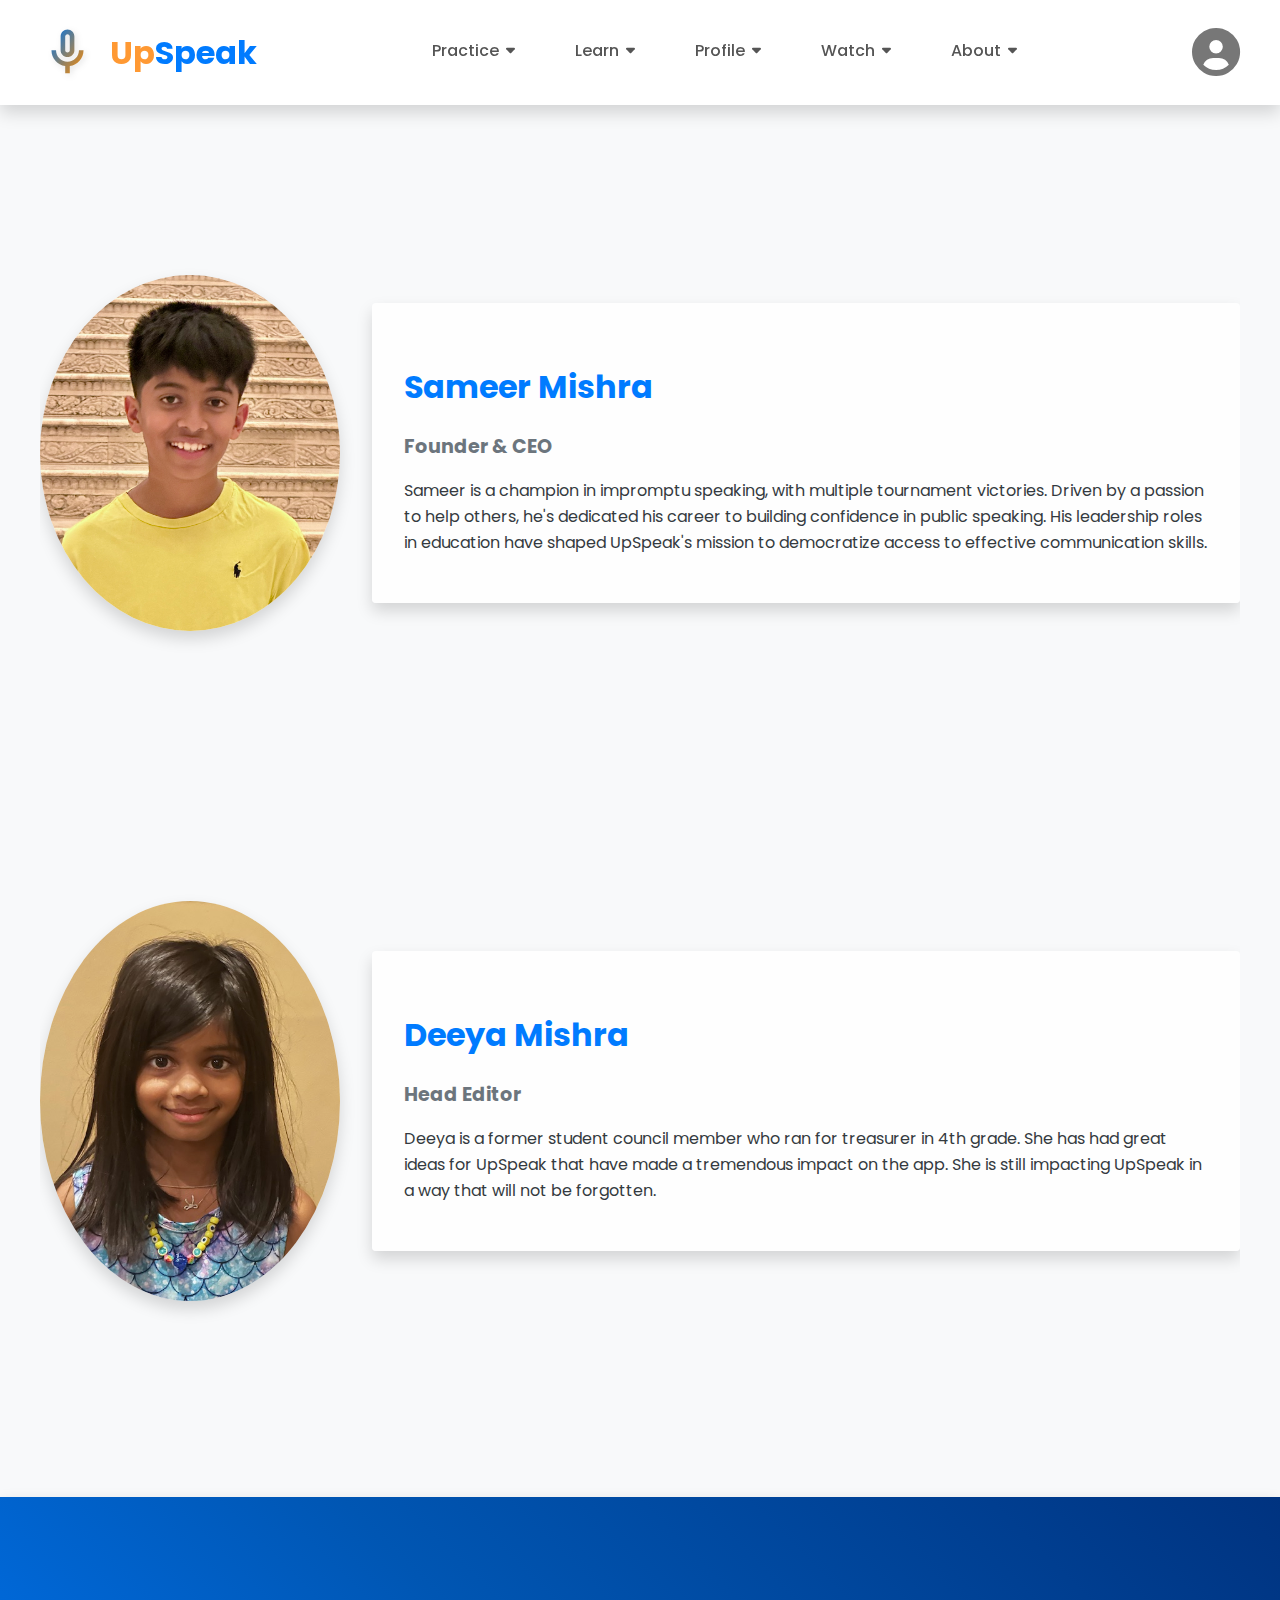
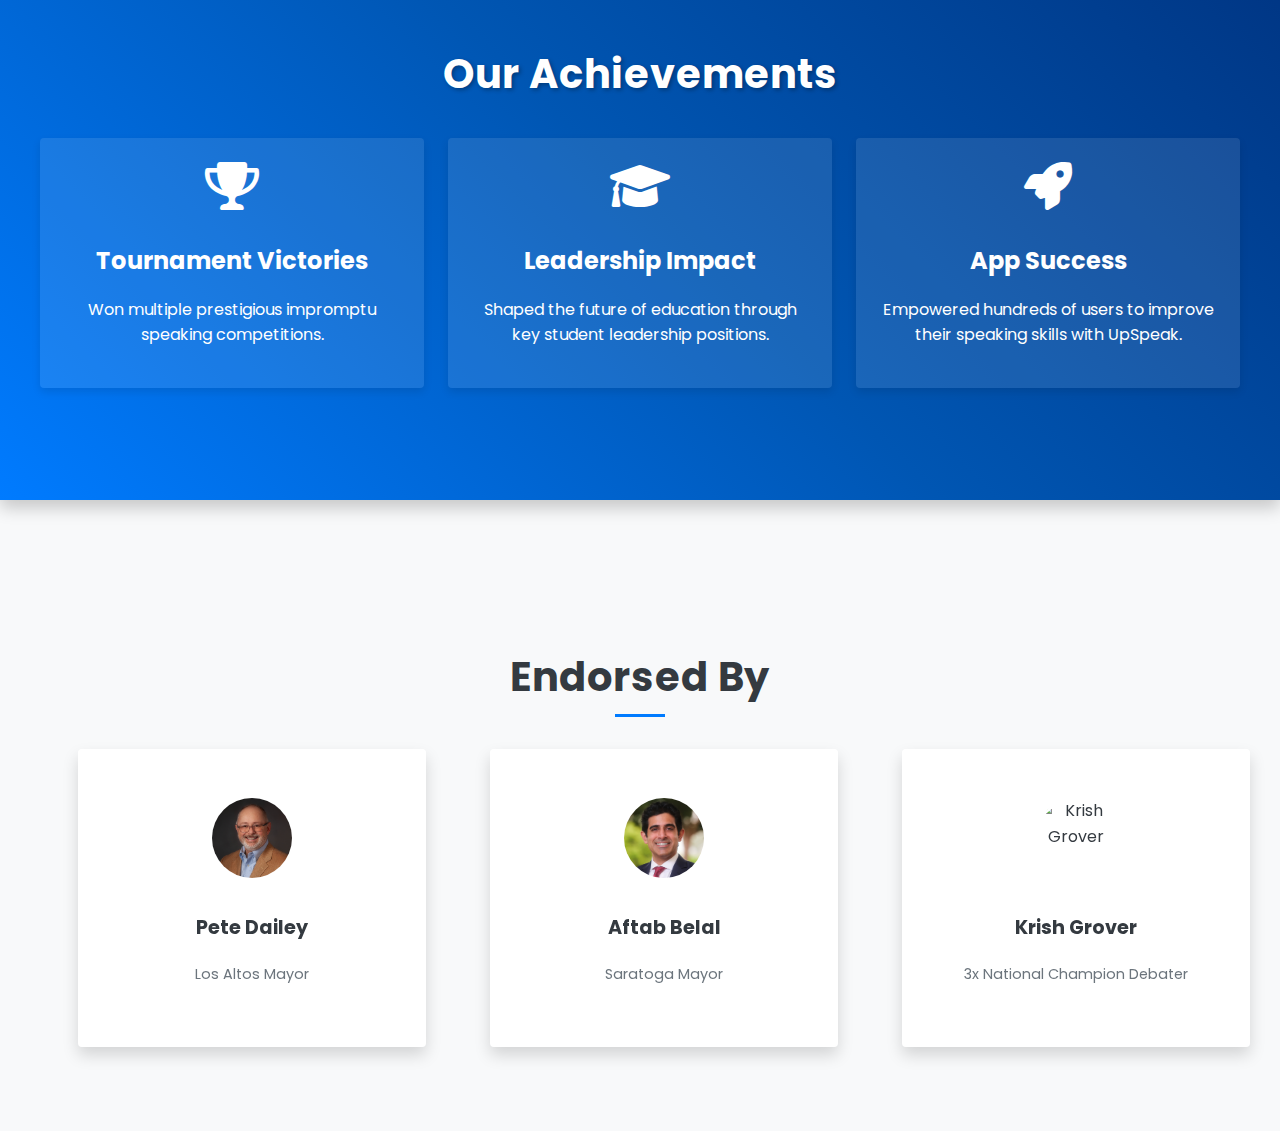
==== commit 3ea40608: "Update about.html" ====
--- a/about.html
+++ b/about.html
@@ -622,11 +622,10 @@
                                 <img src="grover.jpg" alt="Krish Grover">
                             </div>
                             <h3 class="endorsement__name">Krish Grover</h3>
-                            <p class="endorsement__title">Champion Debater</p>
+                            <p class="endorsement__title">3x National Champion Debater</p>
                         </div>
                         <div class="endorsement__back">
-                            <p class="endorsement__quote">"The best way to make sure your message gets across
-                                clearly."</p>
+                            <p class="endorsement__quote">"A new innovation using the power of AI feedback to solve a critical issue debaters experience."</p>
                         </div>
                     </div>
                 </div>
